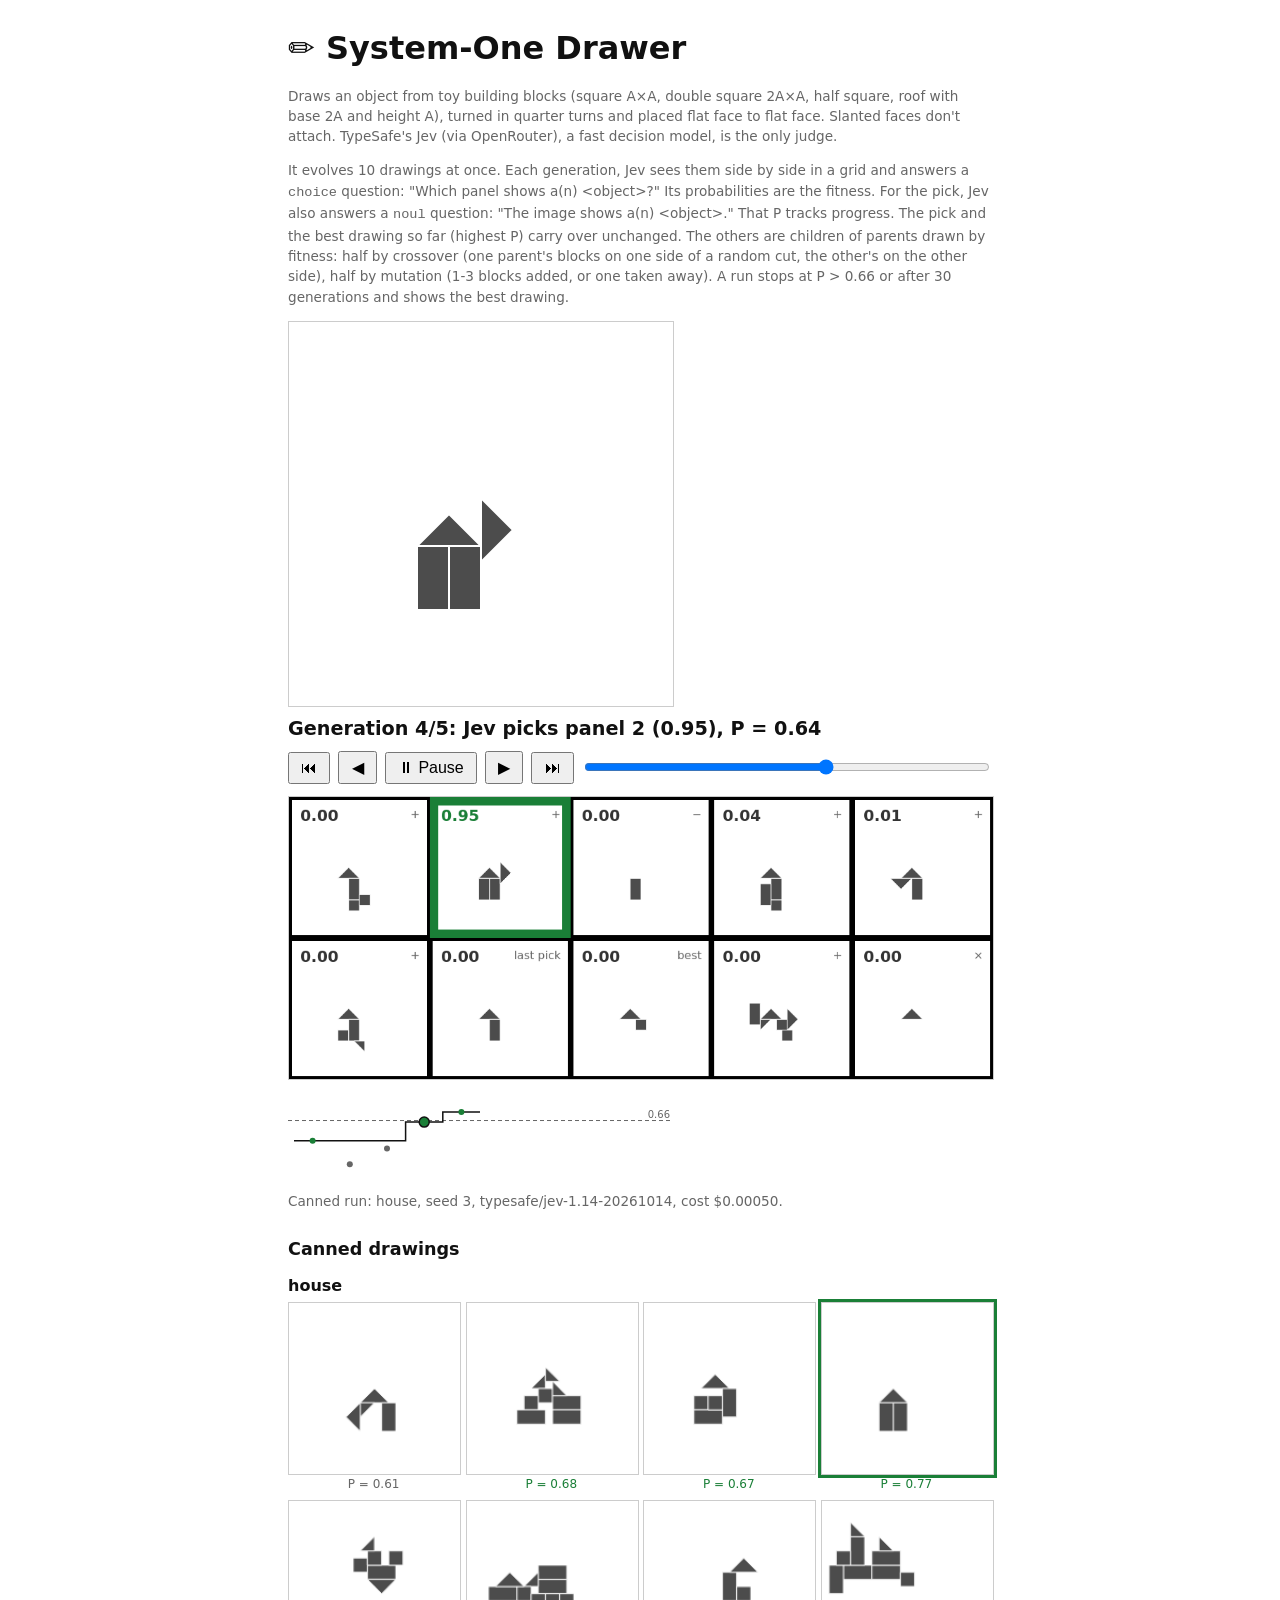
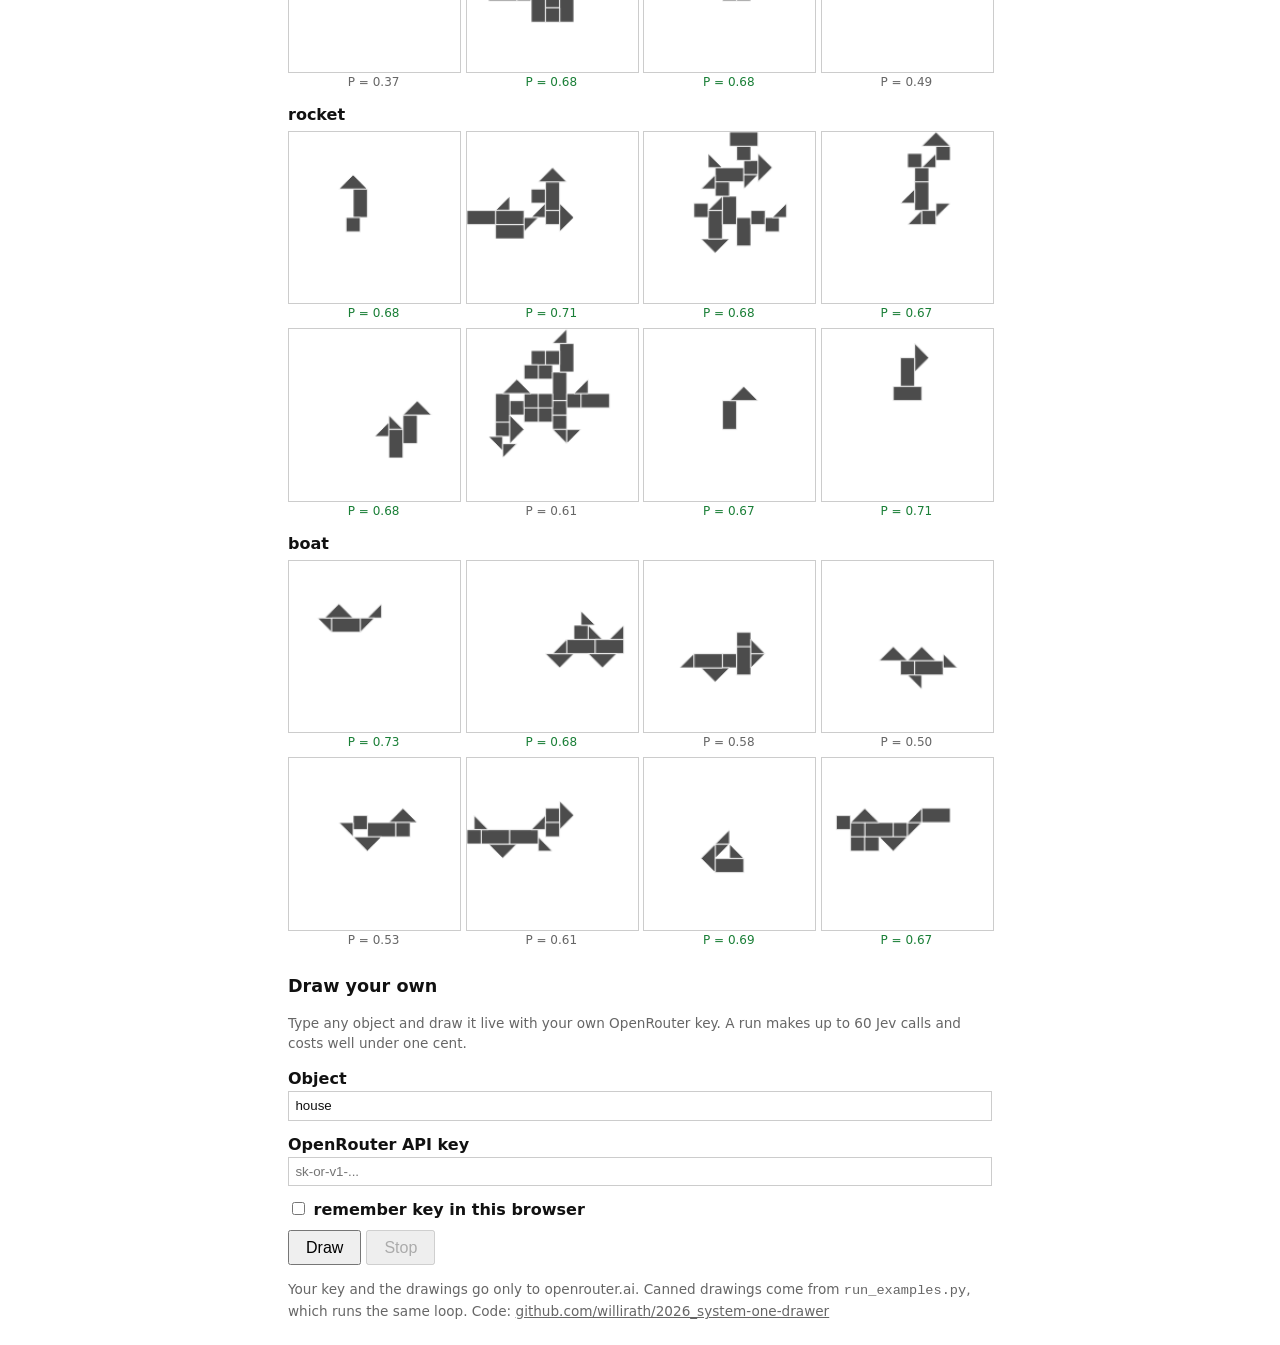
==== public/index.html @ 55d7850b "Make the canvas 12A x 12A (blocks two-thirds the size) Rerun the canned house/rocket/boat runs: 16 o" ====
<!doctype html>
<html lang="en">
<head>
<meta charset="utf-8">
<meta name="viewport" content="width=device-width, initial-scale=1">
<title>System-One Drawer</title>
<style>
  :root { --bg: #fff; --fg: #111; --muted: #666; --yes: #1a7f37; --no: #c62828; --border: #ccc; --paper: #fff; }
  @media (prefers-color-scheme: dark) {
    :root { --bg: #121212; --fg: #eee; --muted: #999; --yes: #4caf50; --no: #ef5350; --border: #444; }
  }
  body { background: var(--bg); color: var(--fg); font: 16px/1.5 system-ui, sans-serif;
         max-width: 44rem; margin: 0 auto; padding: 1rem; }
  h1 { margin: 0.5rem 0; }
  h2 { font-size: 1.1rem; margin: 1.5rem 0 0.5rem; }
  p.small { color: var(--muted); font-size: 0.85rem; }
  p.small a { color: inherit; }
  label { display: block; margin-top: 0.75rem; font-weight: 600; }
  input[type=password], input[type=text] { width: 100%; box-sizing: border-box; padding: 0.4rem;
         border: 1px solid var(--border); background: var(--bg); color: var(--fg); }
  button { margin-top: 0.5rem; padding: 0.4rem 1rem; font-size: 1rem; cursor: pointer; }
  canvas { background: var(--paper); border: 1px solid var(--border); display: block; }
  #view { width: 100%; max-width: 384px; height: auto; aspect-ratio: 1; }
  #controls { display: flex; gap: 0.5rem; align-items: center; flex-wrap: wrap; }
  #controls button { margin: 0.5rem 0 0; padding: 0.3rem 0.7rem; }
  #slider { flex: 1; min-width: 8rem; margin-top: 0.5rem; }
  #caption { font-size: 1.2rem; font-weight: 700; margin: 0.5rem 0 0; min-height: 1.8rem; }
  .yes { color: var(--yes); } .no { color: var(--no); }
  #chart { width: 100%; max-width: 384px; height: 90px; display: block; margin-top: 0.5rem; }
  .gallery { display: grid; grid-template-columns: repeat(4, 1fr); gap: 0.4rem; }
  .gallery figure { margin: 0; cursor: pointer; text-align: center; font-size: 0.75rem; color: var(--muted); }
  .gallery canvas { width: 100%; height: auto; aspect-ratio: 1; }
  .gallery figure.sel canvas { outline: 3px solid var(--yes); }
  .row-label { font-weight: 600; margin: 0.75rem 0 0.25rem; }
  #sheet { width: 100%; height: auto; aspect-ratio: 5 / 2; margin-top: 0.75rem; }
</style>
</head>
<body>
<h1>✏️ System-One Drawer</h1>
<p class="small">Draws an object from toy building blocks (square A×A, double square 2A×A, half square, roof with
base 2A and height A), turned in quarter turns and placed flat face to flat face. Slanted faces don't attach. TypeSafe's
Jev (via OpenRouter), a fast decision model, is the only judge.</p>
<p class="small">It evolves 10 drawings at once. Each generation, Jev sees them side by side in a grid and answers a
<code>choice</code> question: "Which panel shows a(n) &lt;object&gt;?" Its probabilities are the fitness. For the
pick, Jev also answers a <code>noul</code> question: "The image shows a(n) &lt;object&gt;." That P tracks progress.
The pick and the best drawing so far (highest P) carry over unchanged. The others are children of parents drawn by
fitness: half by crossover (one parent's blocks on one side of a random cut, the other's on the other side), half
by mutation (1-3 blocks added, or one taken away). A run stops at P &gt; 0.66 or after 30 generations and shows
the best drawing.</p>

<canvas id="view" width="384" height="384"></canvas>
<p id="caption"></p>
<div id="controls">
  <button id="first" title="First generation">⏮</button>
  <button id="prev" title="Previous generation">◀</button>
  <button id="play" title="Play">▶ Play</button>
  <button id="next" title="Next generation">▶</button>
  <button id="last" title="Final drawing">⏭</button>
  <input id="slider" type="range" min="1" max="1" value="1">
</div>
<canvas id="sheet" width="1000" height="400"></canvas>
<svg id="chart" viewBox="0 0 384 90" preserveAspectRatio="none" aria-label="P of each generation's pick"></svg>
<p id="note" class="small"></p>

<h2>Canned drawings</h2>
<div id="gallery"></div>

<h2>Draw your own</h2>
<p class="small">Type any object and draw it live with your own OpenRouter key. A run makes up to 60 Jev calls
and costs well under one cent.</p>
<label for="object">Object</label>
<input id="object" type="text" value="house" list="ideas">
<datalist id="ideas"><option value="house"><option value="rocket"><option value="boat"><option value="tower">
<option value="castle"><option value="sailboat"><option value="robot"><option value="fish"><option value="elephant"></datalist>
<label for="key">OpenRouter API key</label>
<input id="key" type="password" placeholder="sk-or-v1-..." autocomplete="off">
<label><input id="remember" type="checkbox"> remember key in this browser</label>
<button id="go">Draw</button>
<button id="stop" disabled>Stop</button>
<p id="status" class="small"></p>

<p class="small">Your key and the drawings go only to openrouter.ai. Canned drawings come from
<code>run_examples.py</code>, which runs the same loop.
Code: <a href="https://github.com/willirath/2026_system-one-drawer">github.com/willirath/2026_system-one-drawer</a></p>

<script src="presets-genetic.js"></script>
<script>
const MODEL = "typesafe/jev-1.14";
const SIZE = 384, TARGET = 0.66;
const KEPT = "rgba(0,0,0,0.7)";
// Blocks live on a GRID x GRID canvas in grid units; a block side A is 2 units.
// kind: [width, height, flat faces as [top, right, bottom, left]] when not rotated
const GRID = 24;
const BLOCKS = {
  square: [2, 2, [1, 1, 1, 1]],  // A x A
  double: [4, 2, [1, 1, 1, 1]],  // 2A x A
  half: [2, 2, [0, 0, 1, 1]],    // half square: legs A on the bottom and left
  roof: [4, 2, [0, 0, 1, 0]],    // base 2A, height A
};
// drawings per generation, and the grid sheet Jev sees, in pixels
const POP = 10, GENERATIONS = 30, P_CROSS = 0.5, P_REMOVE = 0.3, MAX_BLOCKS = 24, COLS = 5, CELL = 200, BORDER = 4;
const $ = (id) => document.getElementById(id);

try {
  const k = localStorage.getItem("orKey");
  if (k) { $("key").value = k; $("remember").checked = true; }
} catch (e) {}

// ---- drawing loop (same as run_examples.py) ----

// Unrotated block outline in block units, relative to the top-left corner of its box.
function outline(kind, w, h) {
  if (kind === "roof") return [[0, h], [w / 2, 0], [w, h]];
  if (kind === "half") return [[0, 0], [0, h], [w, h]];
  return [[0, 0], [w, 0], [w, h], [0, h]];
}

const overlap = ({ box: [ax, ay, aw, ah] }, { box: [bx, by, bw, bh] }) =>
  ax < bx + bw && bx < ax + aw && ay < by + bh && by < ay + ah;

// Whether a placed block has a flat face on side 0-3 (top, right, bottom, left).
const flat = (b, side) => BLOCKS[b.kind][2][(side - b.rot + 4) % 4];
const randint = (a, b) => a + Math.floor(Math.random() * (b - a + 1));

// A block's size and outline after rot quarter turns clockwise, in grid units.
function turned(kind, rot) {
  let [w, h] = BLOCKS[kind], points = outline(kind, w, h);
  for (let r = 0; r < rot; r++) {
    const h0 = h;
    points = points.map(([px, py]) => [h0 - py, px]);
    [w, h] = [h, w];
  }
  return { w, h, points };
}
// Presets store blocks without points; rebuild them from kind, rot and box.
const placed = (b) => b.points || (b.points = turned(b.kind, b.rot).points
  .map(([px, py]) => [(b.box[0] + px) / GRID, (b.box[1] + py) / GRID]));

// A block turned by 0-3 quarter turns, flat face to flat face with a random kept block.
// Returns null if no free spot turns up.
function randomBlock(kept) {
  for (let tries = 0; tries < 1000; tries++) {
    const kinds = Object.keys(BLOCKS), kind = kinds[randint(0, kinds.length - 1)], rot = randint(0, 3);
    const { w, h, points } = turned(kind, rot);
    const block = { kind, rot };
    let x, y;
    if (kept.length) {
      const a = kept[randint(0, kept.length - 1)], [ax, ay, aw, ah] = a.box, side = randint(0, 3);
      if (!flat(a, side) || !flat(block, (side + 2) % 4)) continue;
      if (side === 0 || side === 2) { x = randint(ax - w + 1, ax + aw - 1); y = side === 0 ? ay - h : ay + ah; }
      else { x = side === 1 ? ax + aw : ax - w; y = randint(ay - h + 1, ay + ah - 1); }
    } else { x = randint(GRID / 2 - 4, GRID / 2 + 4 - w); y = randint(GRID / 2 - 4, GRID / 2 + 4 - h); }  // near the centre
    if (x < 0 || y < 0 || x + w > GRID || y + h > GRID) continue;
    block.box = [x, y, w, h];
    if (kept.some((b) => overlap(block, b))) continue;
    block.points = points.map(([px, py]) => [(x + px) / GRID, (y + py) / GRID]);
    return block;
  }
  return null;
}

// 1-3 blocks, each against a kept block or an earlier one of the group.
function randomBlocks(kept) {
  const group = [];
  for (let n = randint(1, 3); n > 0; n--) {
    const b = randomBlock([...kept, ...group]);
    if (!b) break;
    group.push(b);
  }
  return group;
}

// Whether two blocks meet flat face to flat face.
function touching(a, b) {
  const [ax, ay, aw, ah] = a.box, [bx, by, bw, bh] = b.box;
  let side = -1;
  if (ay < by + bh && by < ay + ah) side = ax + aw === bx ? 1 : bx + bw === ax ? 3 : -1;  // left or right neighbours
  if (side < 0 && ax < bx + bw && bx < ax + aw) side = ay + ah === by ? 2 : by + bh === ay ? 0 : -1;  // above or below
  return side >= 0 && flat(a, side) && flat(b, (side + 2) % 4);
}

// Index groups of blocks that connect flat face to flat face.
function components(blocks) {
  const left = new Set(blocks.keys()), groups = [];
  while (left.size) {
    const [first] = left, group = [first], todo = [first];
    left.delete(first);
    while (todo.length) {
      const i = todo.pop();
      for (const j of [...left]) {
        if (touching(blocks[i], blocks[j])) { left.delete(j); group.push(j); todo.push(j); }
      }
    }
    groups.push(group);
  }
  return groups;
}

// Add 1-3 blocks or, sometimes, take away one block whose removal keeps the rest connected.
function mutate(parent) {
  if (parent.length > 1 && (parent.length >= MAX_BLOCKS || Math.random() < P_REMOVE)) {
    const without = (i) => parent.filter((_, j) => j !== i);
    const removable = parent.map((_, i) => i).filter((i) => components(without(i)).length === 1);
    if (removable.length) return { shapes: without(removable[randint(0, removable.length - 1)]), op: "remove" };
  }
  return { shapes: [...parent, ...randomBlocks(parent)], op: "add" };
}

// Blocks of a on one side of a random vertical or horizontal cut, blocks of b on the other.
// b's blocks that overlap a's are dropped, and only the largest connected group stays.
function cross(a, b) {
  const axis = randint(0, 1), mid = (blk) => blk.box[axis] + blk.box[axis + 2] / 2;  // axis 0: left/right halves
  const mids = [...a, ...b].map(mid), lo = Math.min(...mids), cut = lo + Math.random() * (Math.max(...mids) - lo);
  const child = a.filter((blk) => mid(blk) < cut);
  child.push(...b.filter((blk) => mid(blk) >= cut && !child.some((c) => overlap(blk, c))));
  if (!child.length) return [...a];
  return components(child).reduce((x, y) => y.length > x.length ? y : x).map((i) => child[i]);
}

const same = (a, b) => {
  const key = (blocks) => blocks.map((blk) => [blk.kind, blk.rot, ...blk.box].join()).sort().join(";");
  return key(a) === key(b);
};

// One child: crossover of two parents drawn by fitness, or a mutated copy of one.
function childOf(cands, probs) {
  const total = probs.reduce((x, y) => x + y, 0), draw = () => {
    let r = Math.random() * total, i = 0;
    while (i < probs.length - 1 && (r -= probs[i]) > 0) i++;
    return i;
  };
  const i = draw(), j = draw(), a = cands[i].shapes, b = cands[j].shapes;
  if (Math.random() < P_CROSS && !same(a, b)) {
    const shapes = cross(a, b);
    if (!same(shapes, a) && !same(shapes, b)) return { shapes, parent: i, parent2: j, op: "cross" };
  }
  return { ...mutate(a), parent: i };
}

function paint(ctx, shapes, fill, ox = 0, oy = 0, w = ctx.canvas.width) {
  ctx.fillStyle = fill;
  ctx.strokeStyle = "#fff";
  ctx.lineWidth = 2 * w / SIZE;
  for (const s of shapes) {
    ctx.beginPath();
    placed(s).forEach(([x, y], i) => i ? ctx.lineTo(ox + x * w, oy + y * w) : ctx.moveTo(ox + x * w, oy + y * w));
    ctx.closePath();
    ctx.fill();
    ctx.stroke();  // a white edge keeps neighbouring blocks apart
  }
}

function clear(ctx) {
  ctx.fillStyle = "#fff";
  ctx.fillRect(0, 0, ctx.canvas.width, ctx.canvas.height);
}

// The drawings side by side in framed panels, COLS per row, as Jev sees them.
function drawSheet(ctx, drawings) {
  clear(ctx);
  const inner = CELL - 2 * BORDER - 8;
  drawings.forEach((shapes, i) => {
    const x = i % COLS * CELL, y = Math.floor(i / COLS) * CELL;
    paint(ctx, shapes, KEPT, x + BORDER + 4, y + BORDER + 4, inner);
    ctx.strokeStyle = "#000";
    ctx.lineWidth = BORDER;
    ctx.strokeRect(x + BORDER / 2, y + BORDER / 2, CELL - BORDER, CELL - BORDER);
  });
}

function pngOf(shapes) {
  const c = document.createElement("canvas");
  c.width = c.height = SIZE;
  const ctx = c.getContext("2d");
  clear(ctx);
  paint(ctx, shapes, KEPT);
  return c.toDataURL("image/png");
}

async function decide(key, uri, questions) {
  const r = await fetch("https://openrouter.ai/api/alpha/decisions", {
    method: "POST",
    headers: { "Authorization": `Bearer ${key}`, "Content-Type": "application/json" },
    body: JSON.stringify({ model: MODEL, state: [{ type: "image_url", image_url: { url: uri } }], questions }),
  });
  if (!r.ok) throw new Error(`${r.status}: ${await r.text()}`);
  return r.json();
}

const article = (obj) => /^[aeiou]/i.test(obj) ? "an" : "a";
const ask = (key, shapes, obj) =>
  decide(key, pngOf(shapes), { is: { type: "noul", instructions: `The image shows ${article(obj)} ${obj}.` } });

function choiceQuestion(obj, n) {
  const a = `${article(obj)} ${obj}`, criteria = {};
  for (let i = 0; i < n; i++) {
    criteria[i + 1] = `Panel ${i + 1} (row ${Math.floor(i / COLS) + 1}, column ${i % COLS + 1}) shows ${a}.`;
  }
  return {
    type: "choice", criteria,
    instructions: `The image is a grid of ${n} framed panels, ${COLS} per row, numbered left to right, `
      + `top to bottom. Which panel shows ${a}?`,
  };
}

// ---- player: shows a run generation by generation ----

let run = null, pos = 1, timer = null;
const last = () => run.generations.length + 1;  // the final-drawing position
const bestGen = (r) => r.generations.reduce((a, g) => g.p >= a.p ? g : a);
const finalShapes = (r) => ((g) => g.candidates[g.best].shapes)(bestGen(r));

function render() {
  $("slider").max = last();
  $("slider").value = pos;
  renderGeneration();
  chart();
}

// pos 1..N shows generation pos: Jev's grid with its choice probabilities, and the pick large.
// pos N+1 shows the pick with the highest P.
function renderGeneration() {
  const gens = run.generations, n = gens.length, ctx = $("view").getContext("2d"), cap = $("caption");
  const g = gens[Math.min(pos, n) - 1], sh = $("sheet").getContext("2d");
  sh.canvas.height = Math.ceil(g.candidates.length / COLS) * CELL;
  drawSheet(sh, g.candidates.map((c) => c.shapes));
  g.candidates.forEach((c, i) => {  // annotations for the viewer only, not sent to Jev
    const x = i % COLS * CELL, y = Math.floor(i / COLS) * CELL, pick = i === g.best;
    if (pick) { sh.strokeStyle = "#1a7f37"; sh.lineWidth = 3 * BORDER; sh.strokeRect(x + 6, y + 6, CELL - 12, CELL - 12); }
    sh.font = "bold 22px system-ui, sans-serif";
    sh.fillStyle = "rgba(255,255,255,0.85)";
    sh.fillRect(x + 12, y + 12, 58, 28);
    sh.fillStyle = pick ? "#1a7f37" : "#333";
    sh.fillText(g.probs[i].toFixed(2), x + 16, y + 34);
    sh.font = "16px system-ui, sans-serif";
    sh.fillStyle = "#666";
    sh.textAlign = "right";
    sh.fillText({ seed: "new", best: "best", elite: "last pick", add: "+", remove: "−", cross: "×" }[c.op], x + CELL - 14, y + 30);
    sh.textAlign = "left";
  });
  clear(ctx);
  if (pos > n) {
    paint(ctx, finalShapes(run), KEPT);
    cap.className = run.p > TARGET ? "yes" : "";
    cap.textContent = `Final ${run.object}: P = ${run.p.toFixed(2)}, best pick of ${n} generations`;
  } else {
    paint(ctx, g.candidates[g.best].shapes, KEPT);
    cap.className = g.p > TARGET ? "yes" : "";
    cap.textContent = `Generation ${pos}/${n}: Jev picks panel ${g.best + 1} (${g.probs[g.best].toFixed(2)}), P = ${g.p.toFixed(2)}`;
  }
}

// P of each generation's pick (green: new best), best-so-far as a step line, target dashed.
function chart() {
  const svg = $("chart"), gens = run.generations, n = Math.max(gens.length, 10), W = 384, H = 90, pad = 6;
  const x = (i) => pad + (W - 2 * pad) * (i + 0.5) / n, y = (p) => H - pad - (H - 2 * pad) * p;
  let line = "", b = -1, dots = "";
  gens.forEach((g, i) => {
    const up = g.p > b;
    b = Math.max(b, g.p);
    line += `${i ? "L" : "M"}${x(i - 0.5).toFixed(1)},${y(b).toFixed(1)}H${x(i + 0.5).toFixed(1)}`;
    const on = i === pos - 1;
    dots += `<circle cx="${x(i).toFixed(1)}" cy="${y(g.p).toFixed(1)}" r="${on ? 5 : 3}"
      fill="var(--${up ? "yes" : "muted"})" ${on ? 'stroke="var(--fg)" stroke-width="1.5"' : ""}/>`;
  });
  svg.innerHTML = `<line x1="0" x2="${W}" y1="${y(TARGET)}" y2="${y(TARGET)}" stroke="var(--muted)" stroke-dasharray="4 3"/>
    <text x="${W - 2}" y="${y(TARGET) - 3}" font-size="10" text-anchor="end" fill="var(--muted)">0.66</text>
    <path d="${line}" fill="none" stroke="var(--fg)" stroke-width="1.5" vector-effect="non-scaling-stroke"/>${dots}`;
}

function go(k) { stopPlay(); pos = Math.max(1, Math.min(last(), k)); render(); }
function stopPlay() { clearInterval(timer); timer = null; $("play").textContent = "▶ Play"; }
function play() {
  if (timer) return stopPlay();
  if (pos >= last()) pos = 0;
  $("play").textContent = "⏸ Pause";
  timer = setInterval(() => {
    pos++;
    render();
    if (pos >= last()) stopPlay();
  }, 500);
}
$("first").onclick = () => go(1);
$("prev").onclick = () => go(pos - 1);
$("next").onclick = () => go(pos + 1);
$("last").onclick = () => go(Infinity);
$("play").onclick = play;
$("slider").oninput = () => go(+$("slider").value);

function show(r, note) {
  stopPlay();
  run = r;
  pos = 0;
  $("note").textContent = note;
  play();
}

// ---- gallery of canned runs ----

let thumbs = [];
function gallery() {
  const runs = PRESETS.genetic || [];
  let best = null;
  thumbs = [];
  $("gallery").textContent = "";
  for (const obj of new Set(runs.map((p) => p.object))) {
    const label = document.createElement("div");
    label.className = "row-label";
    label.textContent = obj;
    const grid = document.createElement("div");
    grid.className = "gallery";
    runs.forEach((p) => {
      if (p.object !== obj) return;
      const fig = document.createElement("figure"), c = document.createElement("canvas");
      c.width = c.height = 160;
      const ctx = c.getContext("2d");
      clear(ctx);
      paint(ctx, finalShapes(p), KEPT);
      const cap = document.createElement("figcaption");
      cap.textContent = `P = ${p.p.toFixed(2)}`;
      if (p.p > TARGET) cap.className = "yes";
      fig.append(c, cap);
      fig.onclick = () => {
        thumbs.forEach((t) => t.classList.remove("sel"));
        fig.classList.add("sel");
        show(p, `Canned run: ${p.object}, seed ${p.seed}, ${p.model}, cost $${p.cost.toFixed(5)}.`);
      };
      thumbs.push(fig);
      if (!best || p.p > best.p) best = { p: p.p, fig };
      grid.append(fig);
    });
    $("gallery").append(label, grid);
  }
  if (best) best.fig.click();  // start with the best canned run
}
gallery();

// ---- live run ----

function tally(resp) {
  run.model = resp.model || MODEL;
  run.cost += (resp.usage && resp.usage.cost) || 0;
  run.calls++;
}

async function evolveLive(key, obj, st) {
  run = { object: obj, model: MODEL, p: -1, stop: "", cost: 0, calls: 0, generations: [] };
  const sheet = document.createElement("canvas");
  sheet.width = COLS * CELL;
  sheet.height = Math.ceil(POP / COLS) * CELL;
  let cands = Array.from({ length: POP }, () => ({ shapes: randomBlocks([]), parent: null, op: "seed" })), top = null;
  while (!run.stop) {
    for (let i = cands.length - 1; i > 0; i--) {  // new panel positions every generation, against position bias
      const j = randint(0, i);
      [cands[i], cands[j]] = [cands[j], cands[i]];
    }
    drawSheet(sheet.getContext("2d"), cands.map((c) => c.shapes));
    st.textContent = `Generation ${run.generations.length + 1}: asking Jev to pick a panel…`;
    let resp = await decide(key, sheet.toDataURL("image/png"), { pick: choiceQuestion(obj, POP) });
    tally(resp);
    const probs = cands.map((_, i) => resp.answers.pick.probabilities[i + 1] || 0);
    const best = probs.indexOf(Math.max(...probs));
    let p = cands[best].p;  // known for drawings carried over
    if (p === undefined) {
      st.textContent = `Generation ${run.generations.length + 1}: asking Jev about the pick…`;
      resp = await ask(key, cands[best].shapes, obj);
      tally(resp);
      p = resp.answers.is.noul;
    }
    run.generations.push({ candidates: cands, probs, best, p });
    if (p >= run.p) { run.p = p; top = cands[best].shapes; }
    pos = run.generations.length;
    render();
    run.stop = cancelled ? "stopped" : p > TARGET ? "target" : run.generations.length >= GENERATIONS ? "generations" : "";
    if (run.stop) break;
    // the best so far and the current pick survive; children fill the rest
    const anchor = cands.findIndex((c) => c.shapes === top);
    const next = [{ shapes: top, parent: anchor, op: "best", p: run.p }];
    if (best !== anchor) next.push({ shapes: cands[best].shapes, parent: best, op: "elite", p });
    while (next.length < POP) next.push(childOf(cands, probs));
    cands = next;
  }
  done(st);
}

function done(st) {
  st.textContent = `Done (${{ stopped: "stopped by you", target: "P > 0.66", generations: "30 generations" }[run.stop]}), `
    + `${run.calls} Jev calls, cost $${run.cost.toFixed(5)}.`;
  pos = last();
  render();
}

let cancelled = false;
$("stop").onclick = () => { cancelled = true; };
$("go").onclick = async () => {
  const key = $("key").value.trim(), obj = $("object").value.trim(), st = $("status");
  if (!key) { st.textContent = "Enter an OpenRouter key."; return; }
  if (!obj) { st.textContent = "Enter an object."; return; }
  try { $("remember").checked ? localStorage.setItem("orKey", key) : localStorage.removeItem("orKey"); } catch (e) {}
  thumbs.forEach((t) => t.classList.remove("sel"));
  stopPlay();
  cancelled = false;
  $("go").disabled = true; $("stop").disabled = false;
  $("note").textContent = `Live run: ${obj}, ${MODEL}.`;
  try {
    await evolveLive(key, obj, st);
  } catch (e) {
    st.textContent = e.message;
  } finally {
    $("go").disabled = false; $("stop").disabled = true;
  }
};
</script>
</body>
</html>
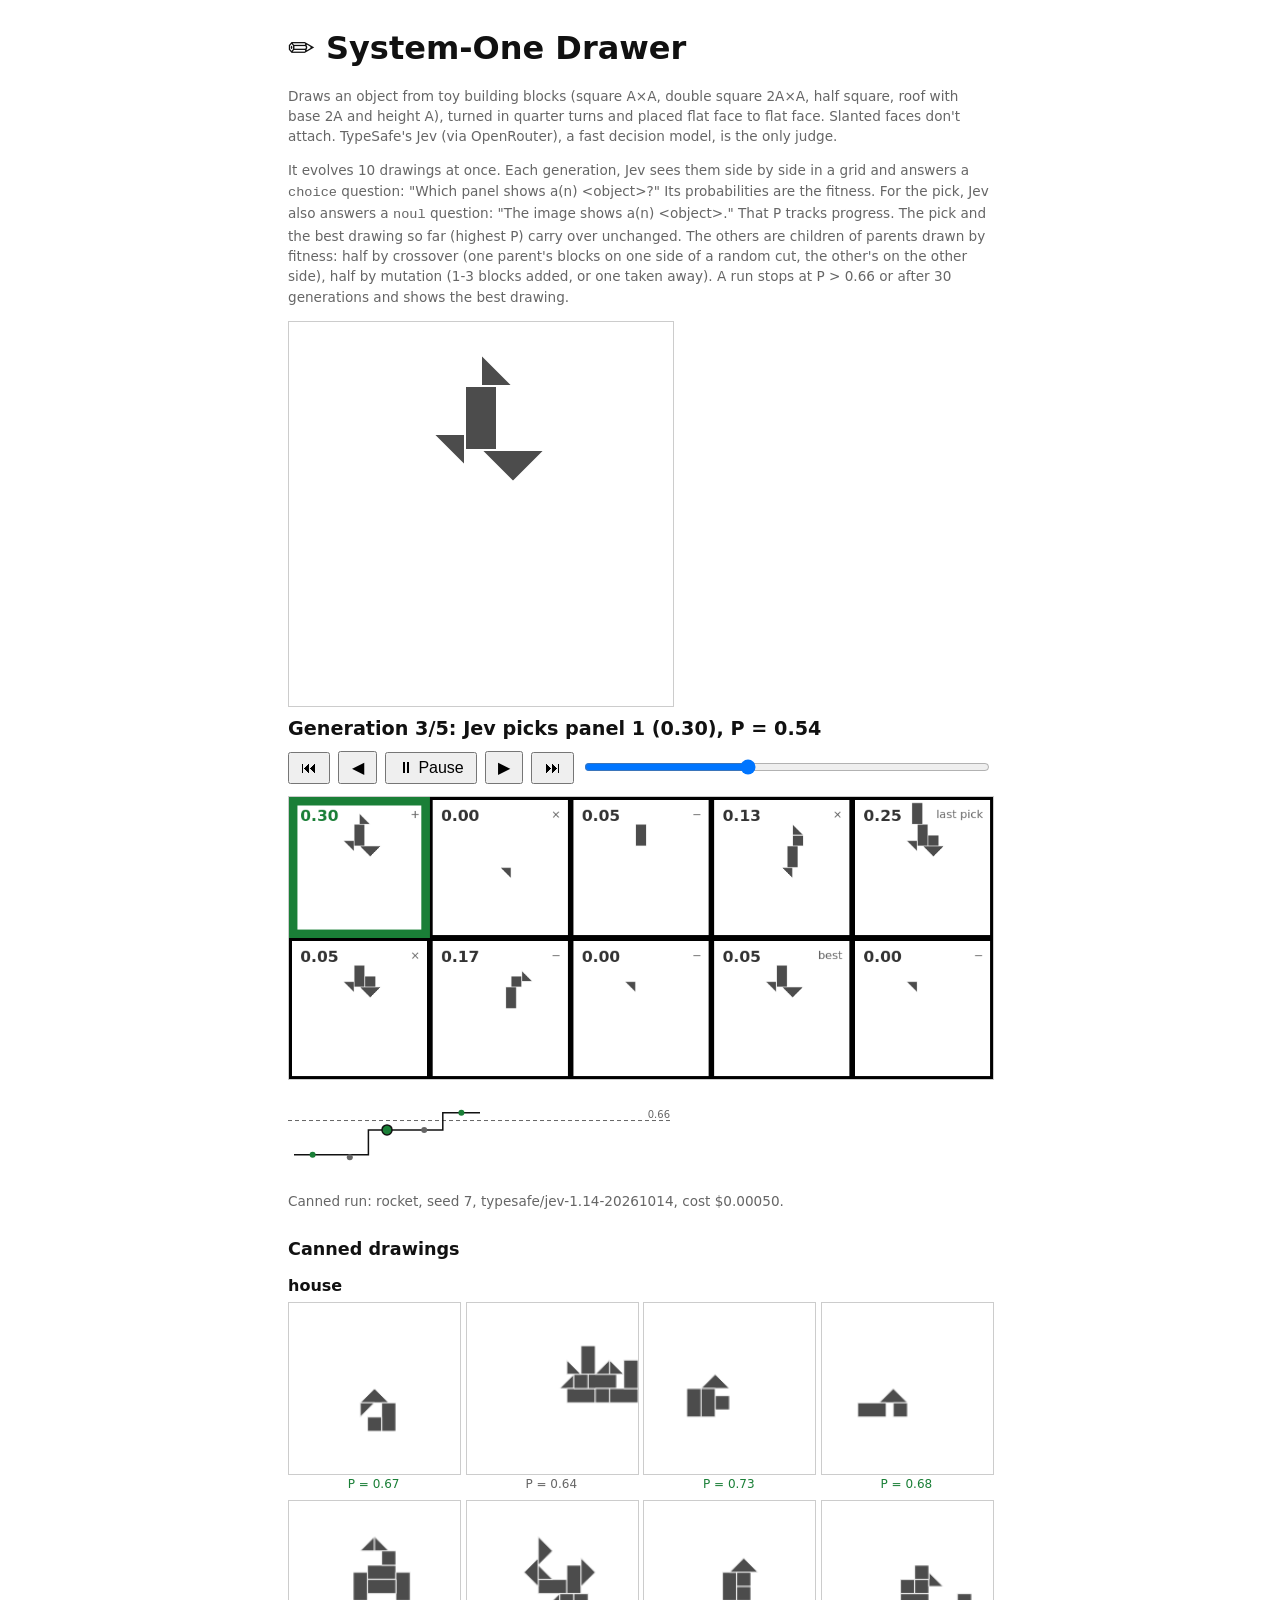
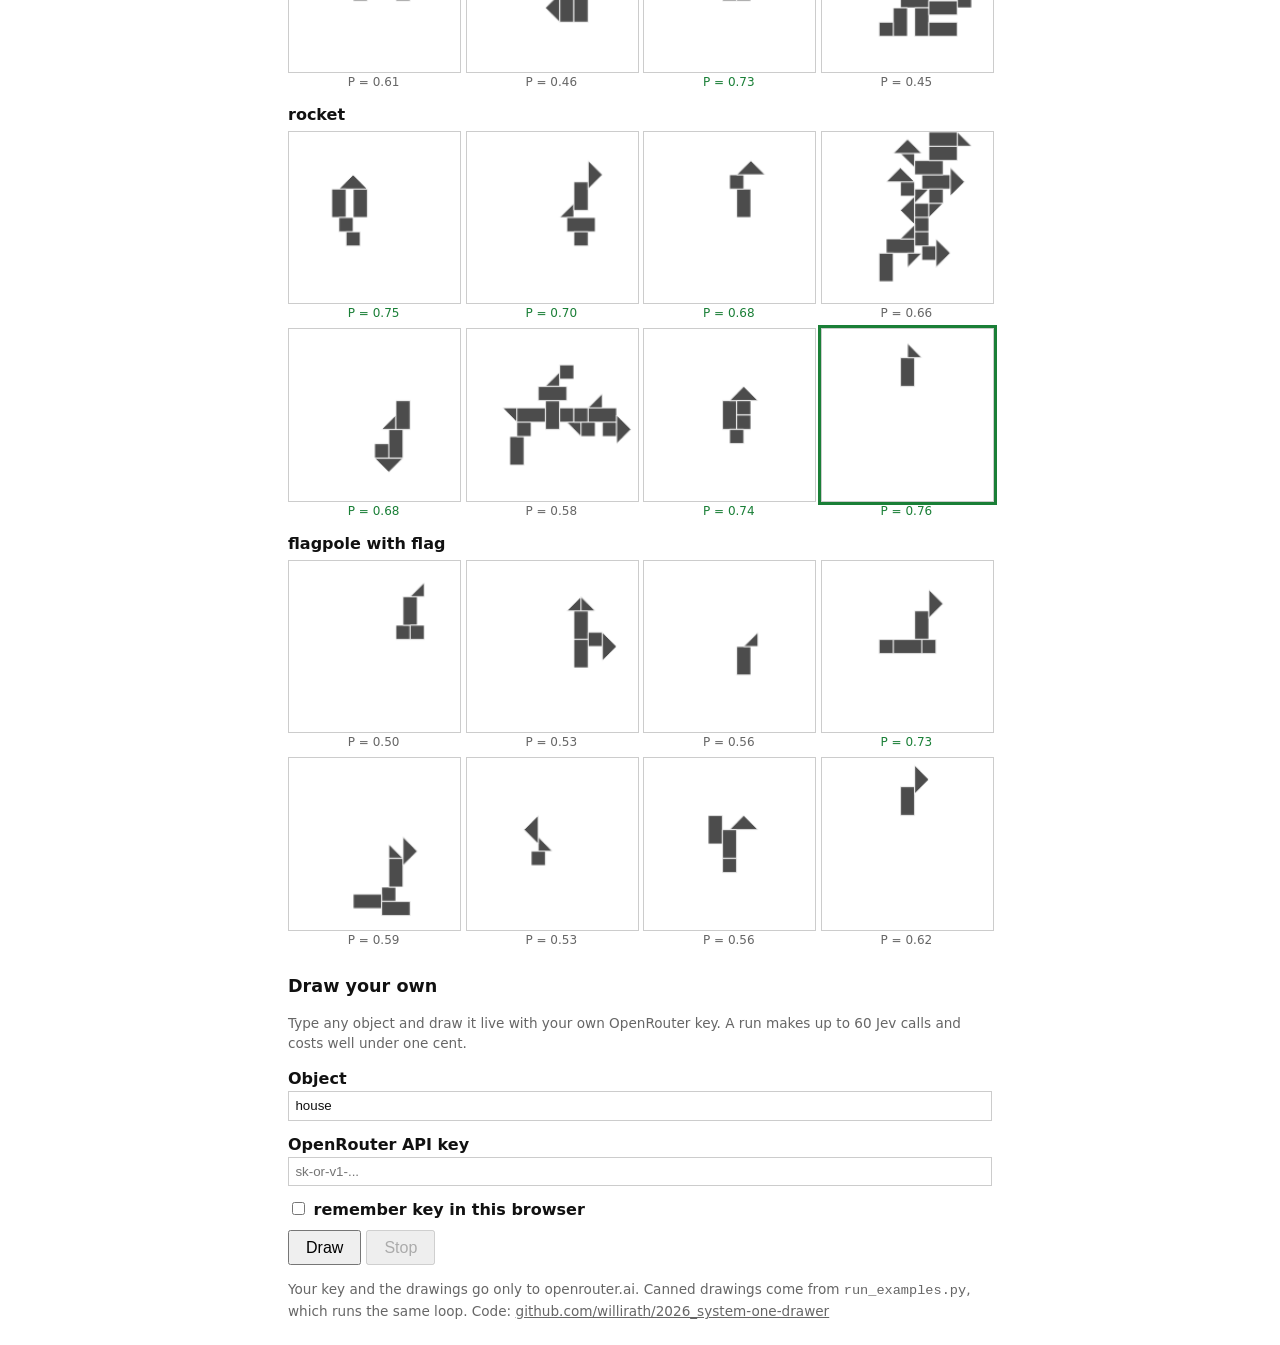
==== commit 970be578: "Swap boat for "flagpole with flag" as a canned target Rerun the canned runs; add "house and tree" an" ====
--- a/public/index.html
+++ b/public/index.html
@@ -70,8 +70,9 @@
 and costs well under one cent.</p>
 <label for="object">Object</label>
 <input id="object" type="text" value="house" list="ideas">
-<datalist id="ideas"><option value="house"><option value="rocket"><option value="boat"><option value="tower">
-<option value="castle"><option value="sailboat"><option value="robot"><option value="fish"><option value="elephant"></datalist>
+<datalist id="ideas"><option value="house"><option value="rocket"><option value="flagpole with flag">
+<option value="house and tree"><option value="man with hat"><option value="boat"><option value="tower"><option value="castle">
+<option value="robot"><option value="elephant"></datalist>
 <label for="key">OpenRouter API key</label>
 <input id="key" type="password" placeholder="sk-or-v1-..." autocomplete="off">
 <label><input id="remember" type="checkbox"> remember key in this browser</label>
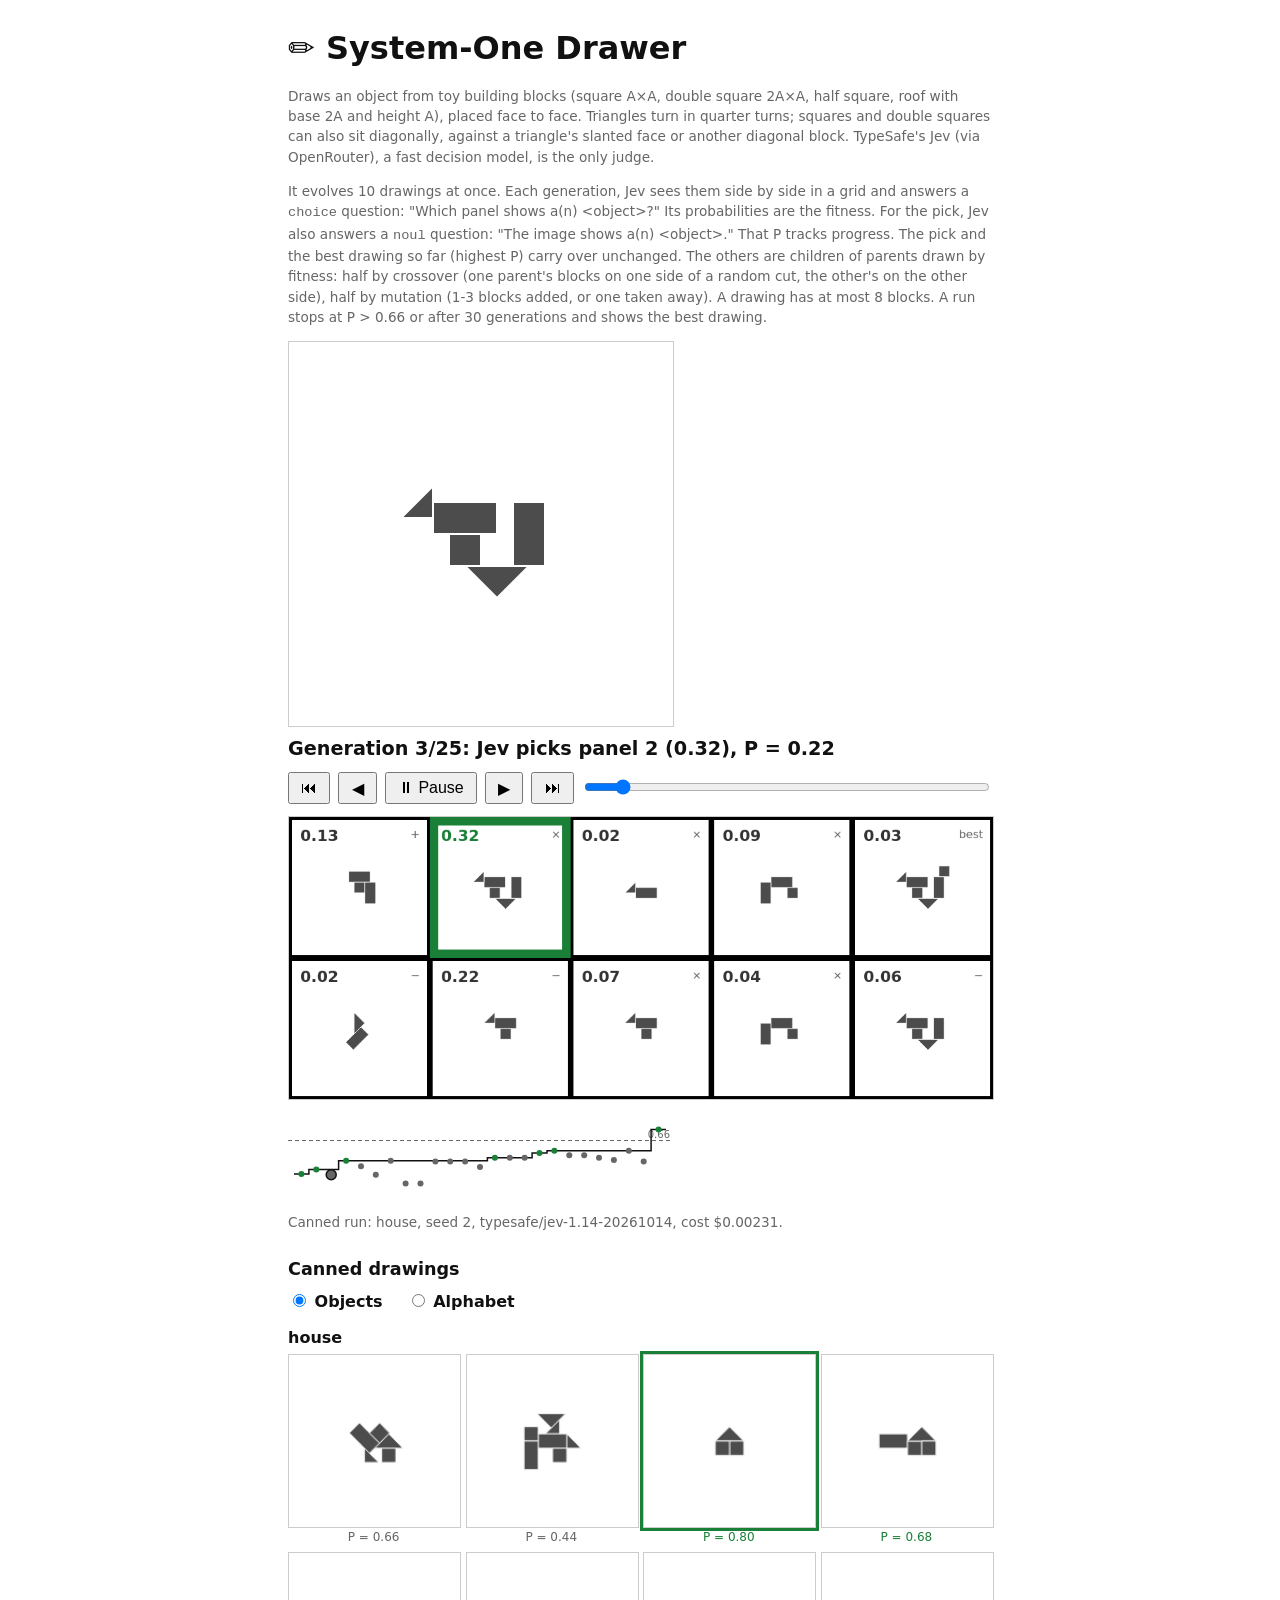
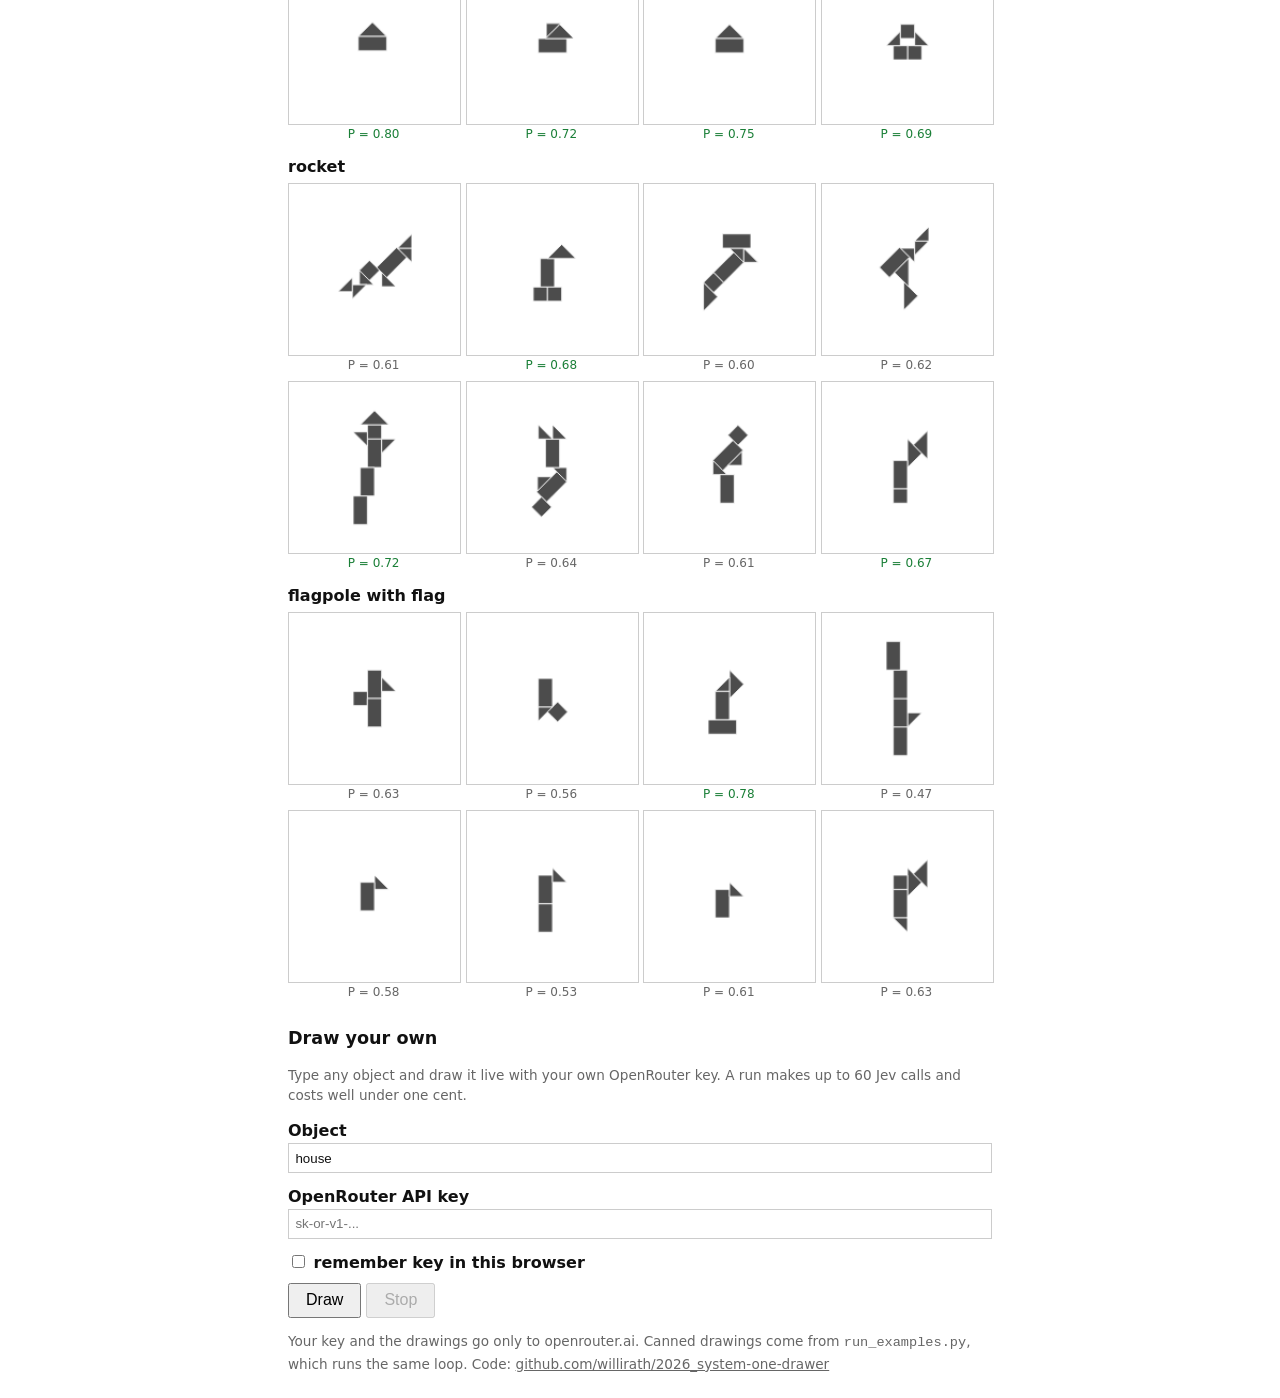
==== commit d38ab76c: "Add alphabet, diagonal blocks, an 8-block cap and recentring - Alphabet: a second set of canned runs" ====
--- a/public/index.html
+++ b/public/index.html
@@ -33,19 +33,23 @@
   .gallery figure.sel canvas { outline: 3px solid var(--yes); }
   .row-label { font-weight: 600; margin: 0.75rem 0 0.25rem; }
   #sheet { width: 100%; height: auto; aspect-ratio: 5 / 2; margin-top: 0.75rem; }
+  #sets { display: flex; gap: 1.5rem; margin-bottom: 0.25rem; }
+  #sets label { margin: 0; cursor: pointer; }
+  .gallery.letters { grid-template-columns: repeat(7, 1fr); }
 </style>
 </head>
 <body>
 <h1>✏️ System-One Drawer</h1>
 <p class="small">Draws an object from toy building blocks (square A×A, double square 2A×A, half square, roof with
-base 2A and height A), turned in quarter turns and placed flat face to flat face. Slanted faces don't attach. TypeSafe's
-Jev (via OpenRouter), a fast decision model, is the only judge.</p>
+base 2A and height A), placed face to face. Triangles turn in quarter turns; squares and double squares can also
+sit diagonally, against a triangle's slanted face or another diagonal block. TypeSafe's Jev (via OpenRouter), a
+fast decision model, is the only judge.</p>
 <p class="small">It evolves 10 drawings at once. Each generation, Jev sees them side by side in a grid and answers a
 <code>choice</code> question: "Which panel shows a(n) &lt;object&gt;?" Its probabilities are the fitness. For the
 pick, Jev also answers a <code>noul</code> question: "The image shows a(n) &lt;object&gt;." That P tracks progress.
 The pick and the best drawing so far (highest P) carry over unchanged. The others are children of parents drawn by
 fitness: half by crossover (one parent's blocks on one side of a random cut, the other's on the other side), half
-by mutation (1-3 blocks added, or one taken away). A run stops at P &gt; 0.66 or after 30 generations and shows
+by mutation (1-3 blocks added, or one taken away). A drawing has at most 8 blocks. A run stops at P &gt; 0.66 or after 30 generations and shows
 the best drawing.</p>
 
 <canvas id="view" width="384" height="384"></canvas>
@@ -63,6 +67,10 @@
 <p id="note" class="small"></p>
 
 <h2>Canned drawings</h2>
+<div id="sets">
+  <label><input type="radio" name="set" value="genetic" checked> Objects</label>
+  <label><input type="radio" name="set" value="alphabet"> Alphabet</label>
+</div>
 <div id="gallery"></div>
 
 <h2>Draw your own</h2>
@@ -72,7 +80,7 @@
 <input id="object" type="text" value="house" list="ideas">
 <datalist id="ideas"><option value="house"><option value="rocket"><option value="flagpole with flag">
 <option value="house and tree"><option value="man with hat"><option value="boat"><option value="tower"><option value="castle">
-<option value="robot"><option value="elephant"></datalist>
+<option value="robot"><option value="elephant"><option value="capital letter A"><option value="capital letter R"></datalist>
 <label for="key">OpenRouter API key</label>
 <input id="key" type="password" placeholder="sk-or-v1-..." autocomplete="off">
 <label><input id="remember" type="checkbox"> remember key in this browser</label>
@@ -85,21 +93,24 @@
 Code: <a href="https://github.com/willirath/2026_system-one-drawer">github.com/willirath/2026_system-one-drawer</a></p>
 
 <script src="presets-genetic.js"></script>
+<script src="presets-alphabet.js"></script>
 <script>
 const MODEL = "typesafe/jev-1.14";
 const SIZE = 384, TARGET = 0.66;
 const KEPT = "rgba(0,0,0,0.7)";
 // Blocks live on a GRID x GRID canvas in grid units; a block side A is 2 units.
-// kind: [width, height, flat faces as [top, right, bottom, left]] when not rotated
-const GRID = 24;
+// kind: [unrotated outline in grid units, all wound the same way so that faces that touch run in
+// opposite directions; the turns it may take in 45 degree steps]. Squares and double squares can
+// sit diagonally; triangles only take quarter turns.
+const GRID = 24, EPS = 1e-4;
 const BLOCKS = {
-  square: [2, 2, [1, 1, 1, 1]],  // A x A
-  double: [4, 2, [1, 1, 1, 1]],  // 2A x A
-  half: [2, 2, [0, 0, 1, 1]],    // half square: legs A on the bottom and left
-  roof: [4, 2, [0, 0, 1, 0]],    // base 2A, height A
+  square: [[[0, 0], [2, 0], [2, 2], [0, 2]], [0, 1, 2, 3, 4, 5, 6, 7]],  // A x A
+  double: [[[0, 0], [4, 0], [4, 2], [0, 2]], [0, 1, 2, 3, 4, 5, 6, 7]],  // 2A x A
+  half: [[[0, 0], [2, 2], [0, 2]], [0, 2, 4, 6]],                       // half square: legs A, long side sqrt(2) A
+  roof: [[[0, 2], [2, 0], [4, 2]], [0, 2, 4, 6]],                       // base 2A, height A
 };
 // drawings per generation, and the grid sheet Jev sees, in pixels
-const POP = 10, GENERATIONS = 30, P_CROSS = 0.5, P_REMOVE = 0.3, MAX_BLOCKS = 24, COLS = 5, CELL = 200, BORDER = 4;
+const POP = 10, GENERATIONS = 30, P_CROSS = 0.5, P_REMOVE = 0.3, MAX_BLOCKS = 8, COLS = 5, CELL = 200, BORDER = 4;
 const $ = (id) => document.getElementById(id);
 
 try {
@@ -109,61 +120,76 @@
 
 // ---- drawing loop (same as run_examples.py) ----
 
-// Unrotated block outline in block units, relative to the top-left corner of its box.
-function outline(kind, w, h) {
-  if (kind === "roof") return [[0, h], [w / 2, 0], [w, h]];
-  if (kind === "half") return [[0, 0], [0, h], [w, h]];
-  return [[0, 0], [w, 0], [w, h], [0, h]];
-}
-
-const overlap = ({ box: [ax, ay, aw, ah] }, { box: [bx, by, bw, bh] }) =>
-  ax < bx + bw && bx < ax + aw && ay < by + bh && by < ay + ah;
-
-// Whether a placed block has a flat face on side 0-3 (top, right, bottom, left).
-const flat = (b, side) => BLOCKS[b.kind][2][(side - b.rot + 4) % 4];
 const randint = (a, b) => a + Math.floor(Math.random() * (b - a + 1));
-
-// A block's size and outline after rot quarter turns clockwise, in grid units.
-function turned(kind, rot) {
-  let [w, h] = BLOCKS[kind], points = outline(kind, w, h);
-  for (let r = 0; r < rot; r++) {
-    const h0 = h;
-    points = points.map(([px, py]) => [h0 - py, px]);
-    [w, h] = [h, w];
-  }
-  return { w, h, points };
-}
-// Presets store blocks without points; rebuild them from kind, rot and box.
-const placed = (b) => b.points || (b.points = turned(b.kind, b.rot).points
-  .map(([px, py]) => [(b.box[0] + px) / GRID, (b.box[1] + py) / GRID]));
-
-// A block turned by 0-3 quarter turns, flat face to flat face with a random kept block.
+const pick = (xs) => xs[randint(0, xs.length - 1)];
+
+// The block's outline after k turns of 45 degrees (clockwise on screen) about its first corner.
+function turned(kind, k) {
+  const c = Math.cos(k * Math.PI / 4), s = Math.sin(k * Math.PI / 4);
+  return BLOCKS[kind][0].map(([x, y]) => [x * c - y * s, x * s + y * c]);
+}
+const faces = (pts) => pts.map((p, i) => [p, pts[(i + 1) % pts.length]]);
+const unit = (p, q) => { const d = Math.hypot(q[0] - p[0], q[1] - p[1]); return [(q[0] - p[0]) / d, (q[1] - p[1]) / d, d]; };
+// Presets store outlines in grid units; scale them to the canvas once.
+const placed = (b) => b.points || (b.points = b.pts.map(([x, y]) => [x / GRID, y / GRID]));
+
+// Whether two convex outlines overlap by more than a touch (separating axis test).
+function overlap(a, b) {
+  for (const [[x1, y1], [x2, y2]] of [...faces(a), ...faces(b)]) {
+    const nx = y1 - y2, ny = x2 - x1;
+    const pa = a.map(([x, y]) => x * nx + y * ny), pb = b.map(([x, y]) => x * nx + y * ny);
+    if (Math.max(...pa) <= Math.min(...pb) + EPS || Math.max(...pb) <= Math.min(...pa) + EPS) return false;
+  }
+  return true;
+}
+
+// A block flush against a face of a random kept block, overlapping it by at least A/2. Faces only
+// meet when they lie on the same line, so a diagonal block can only sit on a triangle's slanted
+// face or on another diagonal block. The first block sits straight, near the centre.
 // Returns null if no free spot turns up.
 function randomBlock(kept) {
   for (let tries = 0; tries < 1000; tries++) {
-    const kinds = Object.keys(BLOCKS), kind = kinds[randint(0, kinds.length - 1)], rot = randint(0, 3);
-    const { w, h, points } = turned(kind, rot);
-    const block = { kind, rot };
-    let x, y;
+    const kind = pick(Object.keys(BLOCKS)), k = pick(BLOCKS[kind][1]);
+    let pts = turned(kind, k), dx, dy;
     if (kept.length) {
-      const a = kept[randint(0, kept.length - 1)], [ax, ay, aw, ah] = a.box, side = randint(0, 3);
-      if (!flat(a, side) || !flat(block, (side + 2) % 4)) continue;
-      if (side === 0 || side === 2) { x = randint(ax - w + 1, ax + aw - 1); y = side === 0 ? ay - h : ay + ah; }
-      else { x = side === 1 ? ax + aw : ax - w; y = randint(ay - h + 1, ay + ah - 1); }
-    } else { x = randint(GRID / 2 - 4, GRID / 2 + 4 - w); y = randint(GRID / 2 - 4, GRID / 2 + 4 - h); }  // near the centre
-    if (x < 0 || y < 0 || x + w > GRID || y + h > GRID) continue;
-    block.box = [x, y, w, h];
-    if (kept.some((b) => overlap(block, b))) continue;
-    block.points = points.map(([px, py]) => [(x + px) / GRID, (y + py) / GRID]);
-    return block;
+      const [p1, p2] = pick(faces(pick(kept).pts)), [ux, uy, la] = unit(p1, p2);
+      const match = faces(pts).filter(([q1, q2]) => { const [vx, vy] = unit(q1, q2); return ux * vx + uy * vy < -1 + EPS; });
+      if (!match.length) continue;
+      const [q1, q2] = pick(match), lb = unit(q1, q2)[2];
+      const t = 1 - lb + randint(0, Math.floor(la + lb - 2 + EPS));  // q2 sits t along the face, in steps of A/2
+      dx = p1[0] + t * ux - q2[0]; dy = p1[1] + t * uy - q2[1];
+    } else {
+      if (k % 2) continue;
+      const xs = pts.map((p) => p[0]), ys = pts.map((p) => p[1]);
+      const w = Math.round(Math.max(...xs) - Math.min(...xs)), h = Math.round(Math.max(...ys) - Math.min(...ys));
+      dx = randint(GRID / 2 - 4, GRID / 2 + 4 - w) - Math.min(...xs);  // near the centre
+      dy = randint(GRID / 2 - 4, GRID / 2 + 4 - h) - Math.min(...ys);
+    }
+    pts = pts.map(([x, y]) => [Math.round((x + dx) * 1e6) / 1e6, Math.round((y + dy) * 1e6) / 1e6]);
+    // the drawing is recentred after each change, so only its total size must fit the canvas
+    const all = [...kept.flatMap((b) => b.pts), ...pts], xs = all.map((p) => p[0]), ys = all.map((p) => p[1]);
+    if (Math.max(...xs) - Math.min(...xs) > GRID + EPS || Math.max(...ys) - Math.min(...ys) > GRID + EPS) continue;
+    if (kept.some((b) => overlap(pts, b.pts))) continue;
+    return block(kind, k, pts);
   }
   return null;
 }
 
-// 1-3 blocks, each against a kept block or an earlier one of the group.
-function randomBlocks(kept) {
+const block = (kind, rot, pts) => ({ kind, rot, pts, points: pts.map(([x, y]) => [x / GRID, y / GRID]) });
+
+// Shift the drawing by whole grid units so its bounding box sits in the middle of the canvas.
+function recenter(blocks) {
+  const all = blocks.flatMap((b) => b.pts), xs = all.map((p) => p[0]), ys = all.map((p) => p[1]);
+  const shift = (lo, hi) => Math.min(Math.max(Math.round(GRID / 2 - (lo + hi) / 2), -lo), GRID - hi);
+  const dx = shift(Math.min(...xs), Math.max(...xs)), dy = shift(Math.min(...ys), Math.max(...ys));
+  if (!dx && !dy) return blocks;
+  return blocks.map((b) => block(b.kind, b.rot, b.pts.map(([x, y]) => [Math.round((x + dx) * 1e6) / 1e6, Math.round((y + dy) * 1e6) / 1e6])));
+}
+
+// 1-3 blocks (at most room), each against a kept block or an earlier one of the group.
+function randomBlocks(kept, room = 3) {
   const group = [];
-  for (let n = randint(1, 3); n > 0; n--) {
+  for (let n = Math.min(randint(1, 3), room); n > 0; n--) {
     const b = randomBlock([...kept, ...group]);
     if (!b) break;
     group.push(b);
@@ -171,13 +197,18 @@
   return group;
 }
 
-// Whether two blocks meet flat face to flat face.
+// Whether two blocks meet face to face: faces on the same line, running opposite ways, overlapping.
 function touching(a, b) {
-  const [ax, ay, aw, ah] = a.box, [bx, by, bw, bh] = b.box;
-  let side = -1;
-  if (ay < by + bh && by < ay + ah) side = ax + aw === bx ? 1 : bx + bw === ax ? 3 : -1;  // left or right neighbours
-  if (side < 0 && ax < bx + bw && bx < ax + aw) side = ay + ah === by ? 2 : by + bh === ay ? 0 : -1;  // above or below
-  return side >= 0 && flat(a, side) && flat(b, (side + 2) % 4);
+  for (const [p1, p2] of faces(a.pts)) {
+    const [ux, uy, la] = unit(p1, p2);
+    for (const [q1, q2] of faces(b.pts)) {
+      const [vx, vy] = unit(q1, q2);
+      if (ux * vx + uy * vy > -1 + EPS || Math.abs(ux * (q1[1] - p1[1]) - uy * (q1[0] - p1[0])) > EPS) continue;
+      const [s1, s2] = [q1, q2].map((q) => (q[0] - p1[0]) * ux + (q[1] - p1[1]) * uy).sort((x, y) => x - y);
+      if (Math.min(la, s2) - Math.max(0, s1) > EPS) return true;
+    }
+  }
+  return false;
 }
 
 // Index groups of blocks that connect flat face to flat face.
@@ -197,29 +228,29 @@
   return groups;
 }
 
-// Add 1-3 blocks or, sometimes, take away one block whose removal keeps the rest connected.
+// Add 1-3 blocks (up to MAX_BLOCKS) or, sometimes, take away one whose removal keeps the rest connected.
 function mutate(parent) {
   if (parent.length > 1 && (parent.length >= MAX_BLOCKS || Math.random() < P_REMOVE)) {
     const without = (i) => parent.filter((_, j) => j !== i);
     const removable = parent.map((_, i) => i).filter((i) => components(without(i)).length === 1);
-    if (removable.length) return { shapes: without(removable[randint(0, removable.length - 1)]), op: "remove" };
-  }
-  return { shapes: [...parent, ...randomBlocks(parent)], op: "add" };
+    if (removable.length) return { shapes: recenter(without(removable[randint(0, removable.length - 1)])), op: "remove" };
+  }
+  return { shapes: recenter([...parent, ...randomBlocks(parent, MAX_BLOCKS - parent.length)]), op: "add" };
 }
 
 // Blocks of a on one side of a random vertical or horizontal cut, blocks of b on the other.
 // b's blocks that overlap a's are dropped, and only the largest connected group stays.
 function cross(a, b) {
-  const axis = randint(0, 1), mid = (blk) => blk.box[axis] + blk.box[axis + 2] / 2;  // axis 0: left/right halves
+  const axis = randint(0, 1), mid = (blk) => blk.pts.reduce((m, pt) => m + pt[axis], 0) / blk.pts.length;  // axis 0: left/right halves
   const mids = [...a, ...b].map(mid), lo = Math.min(...mids), cut = lo + Math.random() * (Math.max(...mids) - lo);
   const child = a.filter((blk) => mid(blk) < cut);
-  child.push(...b.filter((blk) => mid(blk) >= cut && !child.some((c) => overlap(blk, c))));
+  child.push(...b.filter((blk) => mid(blk) >= cut && !child.some((c) => overlap(blk.pts, c.pts))));
   if (!child.length) return [...a];
-  return components(child).reduce((x, y) => y.length > x.length ? y : x).map((i) => child[i]);
+  return recenter(components(child).reduce((x, y) => y.length > x.length ? y : x).map((i) => child[i]));
 }
 
 const same = (a, b) => {
-  const key = (blocks) => blocks.map((blk) => [blk.kind, blk.rot, ...blk.box].join()).sort().join(";");
+  const key = (blocks) => blocks.map((blk) => [blk.kind, blk.rot, ...blk.pts.flat().map((v) => v.toFixed(3))].join()).sort().join(";");
   return key(a) === key(b);
 };
 
@@ -233,7 +264,7 @@
   const i = draw(), j = draw(), a = cands[i].shapes, b = cands[j].shapes;
   if (Math.random() < P_CROSS && !same(a, b)) {
     const shapes = cross(a, b);
-    if (!same(shapes, a) && !same(shapes, b)) return { shapes, parent: i, parent2: j, op: "cross" };
+    if (shapes.length <= MAX_BLOCKS && !same(shapes, a) && !same(shapes, b)) return { shapes, parent: i, parent2: j, op: "cross" };
   }
   return { ...mutate(a), parent: i };
 }
@@ -399,41 +430,60 @@
 // ---- gallery of canned runs ----
 
 let thumbs = [];
+const set = () => document.querySelector("input[name=set]:checked").value;
+
+function thumb(p, label) {
+  const fig = document.createElement("figure"), c = document.createElement("canvas");
+  c.width = c.height = 160;
+  const ctx = c.getContext("2d");
+  clear(ctx);
+  paint(ctx, finalShapes(p), KEPT);
+  const cap = document.createElement("figcaption");
+  cap.textContent = `${label}P = ${p.p.toFixed(2)}`;
+  if (p.p > TARGET) cap.className = "yes";
+  fig.append(c, cap);
+  fig.onclick = () => {
+    thumbs.forEach((t) => t.classList.remove("sel"));
+    fig.classList.add("sel");
+    show(p, `Canned run: ${p.object}, seed ${p.seed}, ${p.model}, cost $${p.cost.toFixed(5)}.`);
+  };
+  thumbs.push(fig);
+  return fig;
+}
+
+// Objects: all runs, a row per object. Alphabet: the best run per letter, in one grid.
 function gallery() {
-  const runs = PRESETS.genetic || [];
-  let best = null;
+  const runs = PRESETS[set()] || [];
   thumbs = [];
   $("gallery").textContent = "";
-  for (const obj of new Set(runs.map((p) => p.object))) {
-    const label = document.createElement("div");
-    label.className = "row-label";
-    label.textContent = obj;
+  if (set() === "alphabet") {
     const grid = document.createElement("div");
-    grid.className = "gallery";
-    runs.forEach((p) => {
-      if (p.object !== obj) return;
-      const fig = document.createElement("figure"), c = document.createElement("canvas");
-      c.width = c.height = 160;
-      const ctx = c.getContext("2d");
-      clear(ctx);
-      paint(ctx, finalShapes(p), KEPT);
-      const cap = document.createElement("figcaption");
-      cap.textContent = `P = ${p.p.toFixed(2)}`;
-      if (p.p > TARGET) cap.className = "yes";
-      fig.append(c, cap);
-      fig.onclick = () => {
-        thumbs.forEach((t) => t.classList.remove("sel"));
-        fig.classList.add("sel");
-        show(p, `Canned run: ${p.object}, seed ${p.seed}, ${p.model}, cost $${p.cost.toFixed(5)}.`);
-      };
-      thumbs.push(fig);
-      if (!best || p.p > best.p) best = { p: p.p, fig };
-      grid.append(fig);
-    });
-    $("gallery").append(label, grid);
-  }
-  if (best) best.fig.click();  // start with the best canned run
-}
+    grid.className = "gallery letters";
+    runs.forEach((p) => grid.append(thumb(p, `${p.object.slice(-1)} · `)));
+    $("gallery").append(grid);
+  } else {
+    for (const obj of new Set(runs.map((p) => p.object))) {
+      const label = document.createElement("div"), grid = document.createElement("div");
+      label.className = "row-label";
+      label.textContent = obj;
+      grid.className = "gallery";
+      runs.filter((p) => p.object === obj).forEach((p) => grid.append(thumb(p, "")));
+      $("gallery").append(label, grid);
+    }
+  }
+  const best = runs.reduce((a, p, i) => a < 0 || p.p > runs[a].p ? i : a, -1);
+  if (best >= 0) thumbs[best].click();  // start with the best canned run
+}
+// #alphabet in the URL opens the alphabet
+document.querySelectorAll("input[name=set]").forEach((r) => {
+  if (location.hash === `#${r.value}`) r.checked = true;
+  r.onchange = () => {
+    history.replaceState(null, "", r.value === "alphabet" ? "#alphabet" : location.pathname);
+    $("object").value = r.value === "alphabet" ? "capital letter A" : "house";
+    gallery();
+  };
+});
+if (set() === "alphabet") $("object").value = "capital letter A";
 gallery();
 
 // ---- live run ----
@@ -449,7 +499,7 @@
   const sheet = document.createElement("canvas");
   sheet.width = COLS * CELL;
   sheet.height = Math.ceil(POP / COLS) * CELL;
-  let cands = Array.from({ length: POP }, () => ({ shapes: randomBlocks([]), parent: null, op: "seed" })), top = null;
+  let cands = Array.from({ length: POP }, () => ({ shapes: recenter(randomBlocks([])), parent: null, op: "seed" })), top = null;
   while (!run.stop) {
     for (let i = cands.length - 1; i > 0; i--) {  // new panel positions every generation, against position bias
       const j = randint(0, i);
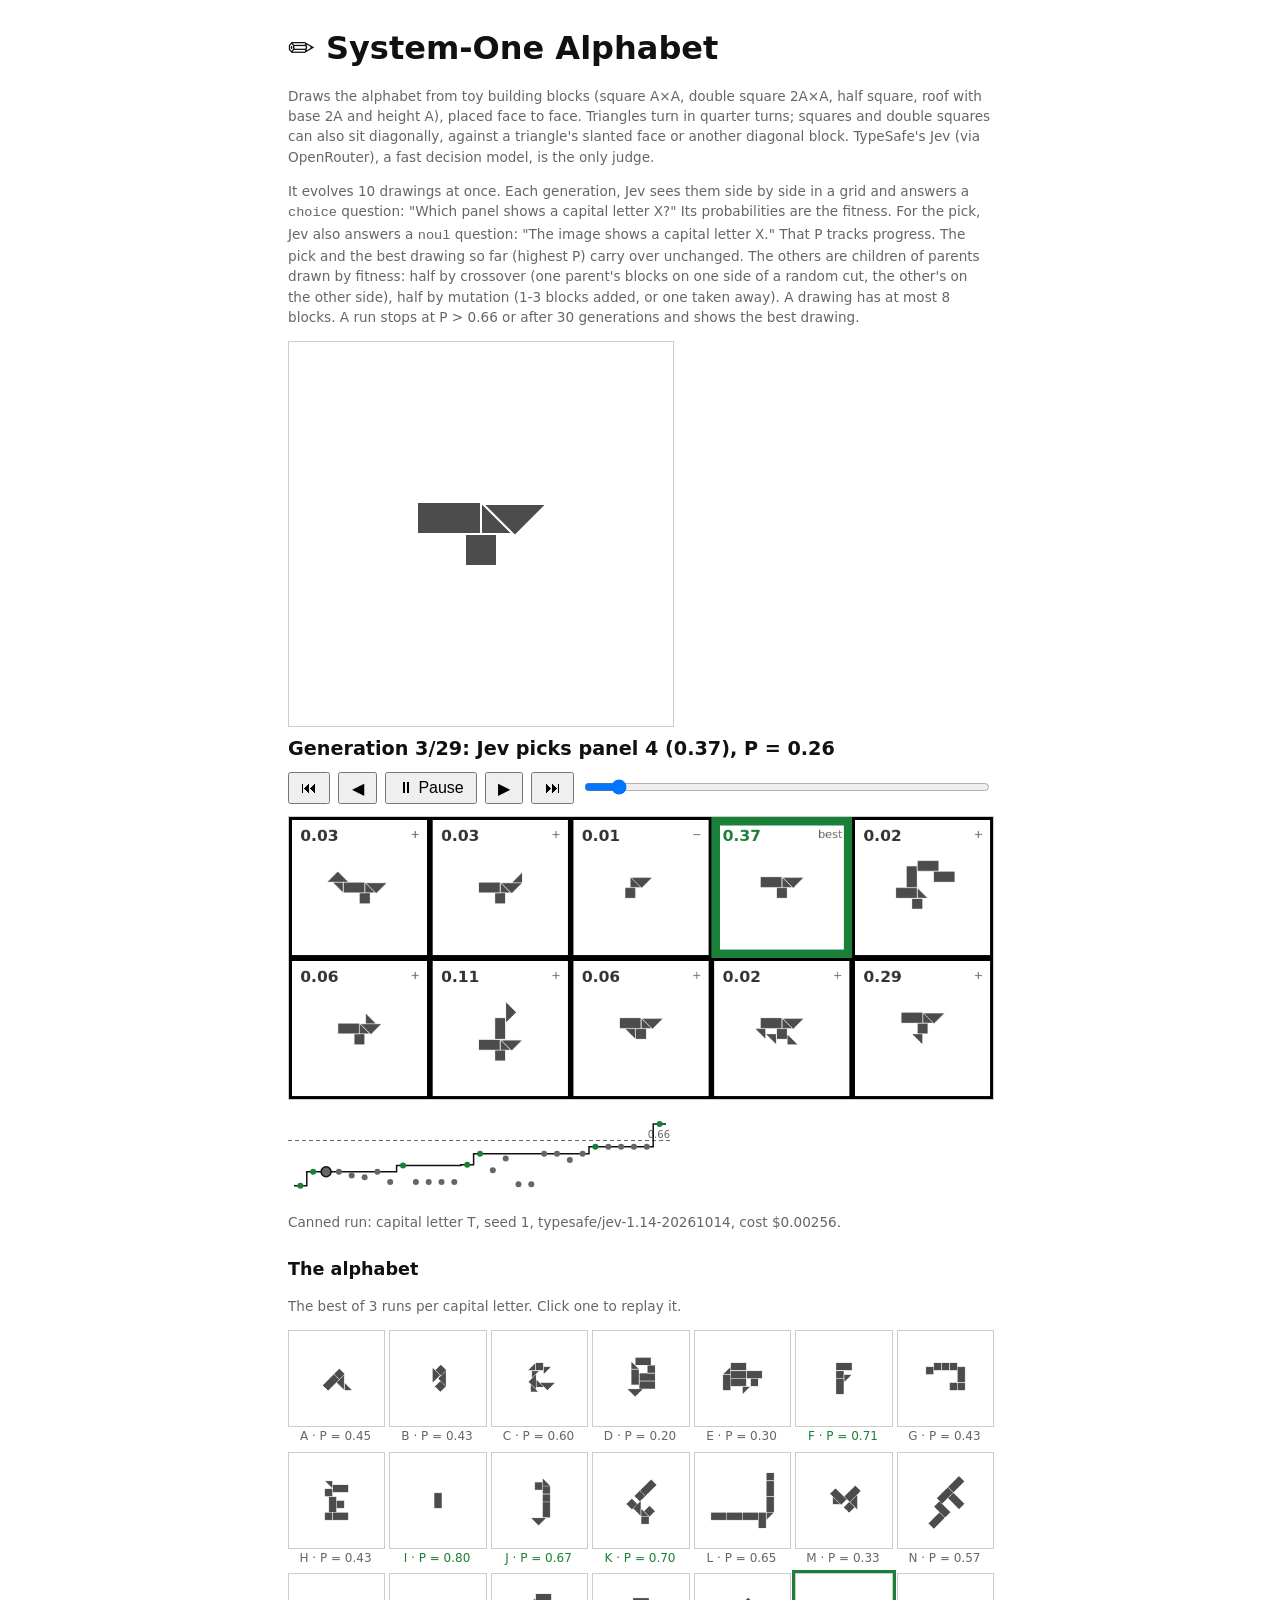
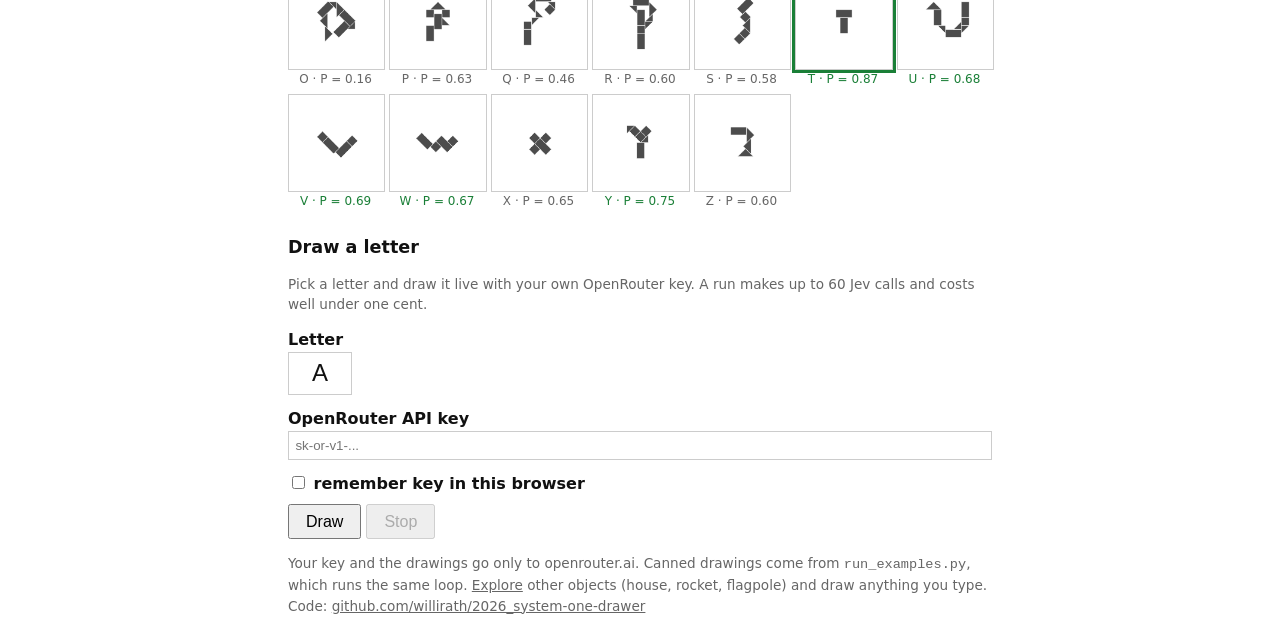
==== commit 2c2b8b47: "Show the alphabet; move objects to explore/ The page now shows only the alphabet drawer (canned A-Z," ====
--- a/public/index.html
+++ b/public/index.html
@@ -3,50 +3,18 @@
 <head>
 <meta charset="utf-8">
 <meta name="viewport" content="width=device-width, initial-scale=1">
-<title>System-One Drawer</title>
-<style>
-  :root { --bg: #fff; --fg: #111; --muted: #666; --yes: #1a7f37; --no: #c62828; --border: #ccc; --paper: #fff; }
-  @media (prefers-color-scheme: dark) {
-    :root { --bg: #121212; --fg: #eee; --muted: #999; --yes: #4caf50; --no: #ef5350; --border: #444; }
-  }
-  body { background: var(--bg); color: var(--fg); font: 16px/1.5 system-ui, sans-serif;
-         max-width: 44rem; margin: 0 auto; padding: 1rem; }
-  h1 { margin: 0.5rem 0; }
-  h2 { font-size: 1.1rem; margin: 1.5rem 0 0.5rem; }
-  p.small { color: var(--muted); font-size: 0.85rem; }
-  p.small a { color: inherit; }
-  label { display: block; margin-top: 0.75rem; font-weight: 600; }
-  input[type=password], input[type=text] { width: 100%; box-sizing: border-box; padding: 0.4rem;
-         border: 1px solid var(--border); background: var(--bg); color: var(--fg); }
-  button { margin-top: 0.5rem; padding: 0.4rem 1rem; font-size: 1rem; cursor: pointer; }
-  canvas { background: var(--paper); border: 1px solid var(--border); display: block; }
-  #view { width: 100%; max-width: 384px; height: auto; aspect-ratio: 1; }
-  #controls { display: flex; gap: 0.5rem; align-items: center; flex-wrap: wrap; }
-  #controls button { margin: 0.5rem 0 0; padding: 0.3rem 0.7rem; }
-  #slider { flex: 1; min-width: 8rem; margin-top: 0.5rem; }
-  #caption { font-size: 1.2rem; font-weight: 700; margin: 0.5rem 0 0; min-height: 1.8rem; }
-  .yes { color: var(--yes); } .no { color: var(--no); }
-  #chart { width: 100%; max-width: 384px; height: 90px; display: block; margin-top: 0.5rem; }
-  .gallery { display: grid; grid-template-columns: repeat(4, 1fr); gap: 0.4rem; }
-  .gallery figure { margin: 0; cursor: pointer; text-align: center; font-size: 0.75rem; color: var(--muted); }
-  .gallery canvas { width: 100%; height: auto; aspect-ratio: 1; }
-  .gallery figure.sel canvas { outline: 3px solid var(--yes); }
-  .row-label { font-weight: 600; margin: 0.75rem 0 0.25rem; }
-  #sheet { width: 100%; height: auto; aspect-ratio: 5 / 2; margin-top: 0.75rem; }
-  #sets { display: flex; gap: 1.5rem; margin-bottom: 0.25rem; }
-  #sets label { margin: 0; cursor: pointer; }
-  .gallery.letters { grid-template-columns: repeat(7, 1fr); }
-</style>
+<title>System-One Alphabet</title>
+<link rel="stylesheet" href="style.css">
 </head>
 <body>
-<h1>✏️ System-One Drawer</h1>
-<p class="small">Draws an object from toy building blocks (square A×A, double square 2A×A, half square, roof with
+<h1>✏️ System-One Alphabet</h1>
+<p class="small">Draws the alphabet from toy building blocks (square A×A, double square 2A×A, half square, roof with
 base 2A and height A), placed face to face. Triangles turn in quarter turns; squares and double squares can also
 sit diagonally, against a triangle's slanted face or another diagonal block. TypeSafe's Jev (via OpenRouter), a
 fast decision model, is the only judge.</p>
 <p class="small">It evolves 10 drawings at once. Each generation, Jev sees them side by side in a grid and answers a
-<code>choice</code> question: "Which panel shows a(n) &lt;object&gt;?" Its probabilities are the fitness. For the
-pick, Jev also answers a <code>noul</code> question: "The image shows a(n) &lt;object&gt;." That P tracks progress.
+<code>choice</code> question: "Which panel shows a capital letter X?" Its probabilities are the fitness. For the
+pick, Jev also answers a <code>noul</code> question: "The image shows a capital letter X." That P tracks progress.
 The pick and the best drawing so far (highest P) carry over unchanged. The others are children of parents drawn by
 fitness: half by crossover (one parent's blocks on one side of a random cut, the other's on the other side), half
 by mutation (1-3 blocks added, or one taken away). A drawing has at most 8 blocks. A run stops at P &gt; 0.66 or after 30 generations and shows
@@ -66,21 +34,15 @@
 <svg id="chart" viewBox="0 0 384 90" preserveAspectRatio="none" aria-label="P of each generation's pick"></svg>
 <p id="note" class="small"></p>
 
-<h2>Canned drawings</h2>
-<div id="sets">
-  <label><input type="radio" name="set" value="genetic" checked> Objects</label>
-  <label><input type="radio" name="set" value="alphabet"> Alphabet</label>
-</div>
+<h2>The alphabet</h2>
+<p class="small">The best of 3 runs per capital letter. Click one to replay it.</p>
 <div id="gallery"></div>
 
-<h2>Draw your own</h2>
-<p class="small">Type any object and draw it live with your own OpenRouter key. A run makes up to 60 Jev calls
-and costs well under one cent.</p>
-<label for="object">Object</label>
-<input id="object" type="text" value="house" list="ideas">
-<datalist id="ideas"><option value="house"><option value="rocket"><option value="flagpole with flag">
-<option value="house and tree"><option value="man with hat"><option value="boat"><option value="tower"><option value="castle">
-<option value="robot"><option value="elephant"><option value="capital letter A"><option value="capital letter R"></datalist>
+<h2>Draw a letter</h2>
+<p class="small">Pick a letter and draw it live with your own OpenRouter key. A run makes up to 60 Jev calls and
+costs well under one cent.</p>
+<label for="letter">Letter</label>
+<input id="letter" class="letter" type="text" value="A" maxlength="1" autocomplete="off">
 <label for="key">OpenRouter API key</label>
 <input id="key" type="password" placeholder="sk-or-v1-..." autocomplete="off">
 <label><input id="remember" type="checkbox"> remember key in this browser</label>
@@ -89,478 +51,19 @@
 <p id="status" class="small"></p>
 
 <p class="small">Your key and the drawings go only to openrouter.ai. Canned drawings come from
-<code>run_examples.py</code>, which runs the same loop.
+<code>run_examples.py</code>, which runs the same loop. <a href="explore/">Explore</a> other objects (house,
+rocket, flagpole) and draw anything you type.
 Code: <a href="https://github.com/willirath/2026_system-one-drawer">github.com/willirath/2026_system-one-drawer</a></p>
 
-<script src="presets-genetic.js"></script>
 <script src="presets-alphabet.js"></script>
 <script>
-const MODEL = "typesafe/jev-1.14";
-const SIZE = 384, TARGET = 0.66;
-const KEPT = "rgba(0,0,0,0.7)";
-// Blocks live on a GRID x GRID canvas in grid units; a block side A is 2 units.
-// kind: [unrotated outline in grid units, all wound the same way so that faces that touch run in
-// opposite directions; the turns it may take in 45 degree steps]. Squares and double squares can
-// sit diagonally; triangles only take quarter turns.
-const GRID = 24, EPS = 1e-4;
-const BLOCKS = {
-  square: [[[0, 0], [2, 0], [2, 2], [0, 2]], [0, 1, 2, 3, 4, 5, 6, 7]],  // A x A
-  double: [[[0, 0], [4, 0], [4, 2], [0, 2]], [0, 1, 2, 3, 4, 5, 6, 7]],  // 2A x A
-  half: [[[0, 0], [2, 2], [0, 2]], [0, 2, 4, 6]],                       // half square: legs A, long side sqrt(2) A
-  roof: [[[0, 2], [2, 0], [4, 2]], [0, 2, 4, 6]],                       // base 2A, height A
-};
-// drawings per generation, and the grid sheet Jev sees, in pixels
-const POP = 10, GENERATIONS = 30, P_CROSS = 0.5, P_REMOVE = 0.3, MAX_BLOCKS = 8, COLS = 5, CELL = 200, BORDER = 4;
-const $ = (id) => document.getElementById(id);
-
-try {
-  const k = localStorage.getItem("orKey");
-  if (k) { $("key").value = k; $("remember").checked = true; }
-} catch (e) {}
-
-// ---- drawing loop (same as run_examples.py) ----
-
-const randint = (a, b) => a + Math.floor(Math.random() * (b - a + 1));
-const pick = (xs) => xs[randint(0, xs.length - 1)];
-
-// The block's outline after k turns of 45 degrees (clockwise on screen) about its first corner.
-function turned(kind, k) {
-  const c = Math.cos(k * Math.PI / 4), s = Math.sin(k * Math.PI / 4);
-  return BLOCKS[kind][0].map(([x, y]) => [x * c - y * s, x * s + y * c]);
-}
-const faces = (pts) => pts.map((p, i) => [p, pts[(i + 1) % pts.length]]);
-const unit = (p, q) => { const d = Math.hypot(q[0] - p[0], q[1] - p[1]); return [(q[0] - p[0]) / d, (q[1] - p[1]) / d, d]; };
-// Presets store outlines in grid units; scale them to the canvas once.
-const placed = (b) => b.points || (b.points = b.pts.map(([x, y]) => [x / GRID, y / GRID]));
-
-// Whether two convex outlines overlap by more than a touch (separating axis test).
-function overlap(a, b) {
-  for (const [[x1, y1], [x2, y2]] of [...faces(a), ...faces(b)]) {
-    const nx = y1 - y2, ny = x2 - x1;
-    const pa = a.map(([x, y]) => x * nx + y * ny), pb = b.map(([x, y]) => x * nx + y * ny);
-    if (Math.max(...pa) <= Math.min(...pb) + EPS || Math.max(...pb) <= Math.min(...pa) + EPS) return false;
-  }
-  return true;
-}
-
-// A block flush against a face of a random kept block, overlapping it by at least A/2. Faces only
-// meet when they lie on the same line, so a diagonal block can only sit on a triangle's slanted
-// face or on another diagonal block. The first block sits straight, near the centre.
-// Returns null if no free spot turns up.
-function randomBlock(kept) {
-  for (let tries = 0; tries < 1000; tries++) {
-    const kind = pick(Object.keys(BLOCKS)), k = pick(BLOCKS[kind][1]);
-    let pts = turned(kind, k), dx, dy;
-    if (kept.length) {
-      const [p1, p2] = pick(faces(pick(kept).pts)), [ux, uy, la] = unit(p1, p2);
-      const match = faces(pts).filter(([q1, q2]) => { const [vx, vy] = unit(q1, q2); return ux * vx + uy * vy < -1 + EPS; });
-      if (!match.length) continue;
-      const [q1, q2] = pick(match), lb = unit(q1, q2)[2];
-      const t = 1 - lb + randint(0, Math.floor(la + lb - 2 + EPS));  // q2 sits t along the face, in steps of A/2
-      dx = p1[0] + t * ux - q2[0]; dy = p1[1] + t * uy - q2[1];
-    } else {
-      if (k % 2) continue;
-      const xs = pts.map((p) => p[0]), ys = pts.map((p) => p[1]);
-      const w = Math.round(Math.max(...xs) - Math.min(...xs)), h = Math.round(Math.max(...ys) - Math.min(...ys));
-      dx = randint(GRID / 2 - 4, GRID / 2 + 4 - w) - Math.min(...xs);  // near the centre
-      dy = randint(GRID / 2 - 4, GRID / 2 + 4 - h) - Math.min(...ys);
-    }
-    pts = pts.map(([x, y]) => [Math.round((x + dx) * 1e6) / 1e6, Math.round((y + dy) * 1e6) / 1e6]);
-    // the drawing is recentred after each change, so only its total size must fit the canvas
-    const all = [...kept.flatMap((b) => b.pts), ...pts], xs = all.map((p) => p[0]), ys = all.map((p) => p[1]);
-    if (Math.max(...xs) - Math.min(...xs) > GRID + EPS || Math.max(...ys) - Math.min(...ys) > GRID + EPS) continue;
-    if (kept.some((b) => overlap(pts, b.pts))) continue;
-    return block(kind, k, pts);
-  }
-  return null;
-}
-
-const block = (kind, rot, pts) => ({ kind, rot, pts, points: pts.map(([x, y]) => [x / GRID, y / GRID]) });
-
-// Shift the drawing by whole grid units so its bounding box sits in the middle of the canvas.
-function recenter(blocks) {
-  const all = blocks.flatMap((b) => b.pts), xs = all.map((p) => p[0]), ys = all.map((p) => p[1]);
-  const shift = (lo, hi) => Math.min(Math.max(Math.round(GRID / 2 - (lo + hi) / 2), -lo), GRID - hi);
-  const dx = shift(Math.min(...xs), Math.max(...xs)), dy = shift(Math.min(...ys), Math.max(...ys));
-  if (!dx && !dy) return blocks;
-  return blocks.map((b) => block(b.kind, b.rot, b.pts.map(([x, y]) => [Math.round((x + dx) * 1e6) / 1e6, Math.round((y + dy) * 1e6) / 1e6])));
-}
-
-// 1-3 blocks (at most room), each against a kept block or an earlier one of the group.
-function randomBlocks(kept, room = 3) {
-  const group = [];
-  for (let n = Math.min(randint(1, 3), room); n > 0; n--) {
-    const b = randomBlock([...kept, ...group]);
-    if (!b) break;
-    group.push(b);
-  }
-  return group;
-}
-
-// Whether two blocks meet face to face: faces on the same line, running opposite ways, overlapping.
-function touching(a, b) {
-  for (const [p1, p2] of faces(a.pts)) {
-    const [ux, uy, la] = unit(p1, p2);
-    for (const [q1, q2] of faces(b.pts)) {
-      const [vx, vy] = unit(q1, q2);
-      if (ux * vx + uy * vy > -1 + EPS || Math.abs(ux * (q1[1] - p1[1]) - uy * (q1[0] - p1[0])) > EPS) continue;
-      const [s1, s2] = [q1, q2].map((q) => (q[0] - p1[0]) * ux + (q[1] - p1[1]) * uy).sort((x, y) => x - y);
-      if (Math.min(la, s2) - Math.max(0, s1) > EPS) return true;
-    }
-  }
-  return false;
-}
-
-// Index groups of blocks that connect flat face to flat face.
-function components(blocks) {
-  const left = new Set(blocks.keys()), groups = [];
-  while (left.size) {
-    const [first] = left, group = [first], todo = [first];
-    left.delete(first);
-    while (todo.length) {
-      const i = todo.pop();
-      for (const j of [...left]) {
-        if (touching(blocks[i], blocks[j])) { left.delete(j); group.push(j); todo.push(j); }
-      }
-    }
-    groups.push(group);
-  }
-  return groups;
-}
-
-// Add 1-3 blocks (up to MAX_BLOCKS) or, sometimes, take away one whose removal keeps the rest connected.
-function mutate(parent) {
-  if (parent.length > 1 && (parent.length >= MAX_BLOCKS || Math.random() < P_REMOVE)) {
-    const without = (i) => parent.filter((_, j) => j !== i);
-    const removable = parent.map((_, i) => i).filter((i) => components(without(i)).length === 1);
-    if (removable.length) return { shapes: recenter(without(removable[randint(0, removable.length - 1)])), op: "remove" };
-  }
-  return { shapes: recenter([...parent, ...randomBlocks(parent, MAX_BLOCKS - parent.length)]), op: "add" };
-}
-
-// Blocks of a on one side of a random vertical or horizontal cut, blocks of b on the other.
-// b's blocks that overlap a's are dropped, and only the largest connected group stays.
-function cross(a, b) {
-  const axis = randint(0, 1), mid = (blk) => blk.pts.reduce((m, pt) => m + pt[axis], 0) / blk.pts.length;  // axis 0: left/right halves
-  const mids = [...a, ...b].map(mid), lo = Math.min(...mids), cut = lo + Math.random() * (Math.max(...mids) - lo);
-  const child = a.filter((blk) => mid(blk) < cut);
-  child.push(...b.filter((blk) => mid(blk) >= cut && !child.some((c) => overlap(blk.pts, c.pts))));
-  if (!child.length) return [...a];
-  return recenter(components(child).reduce((x, y) => y.length > x.length ? y : x).map((i) => child[i]));
-}
-
-const same = (a, b) => {
-  const key = (blocks) => blocks.map((blk) => [blk.kind, blk.rot, ...blk.pts.flat().map((v) => v.toFixed(3))].join()).sort().join(";");
-  return key(a) === key(b);
-};
-
-// One child: crossover of two parents drawn by fitness, or a mutated copy of one.
-function childOf(cands, probs) {
-  const total = probs.reduce((x, y) => x + y, 0), draw = () => {
-    let r = Math.random() * total, i = 0;
-    while (i < probs.length - 1 && (r -= probs[i]) > 0) i++;
-    return i;
-  };
-  const i = draw(), j = draw(), a = cands[i].shapes, b = cands[j].shapes;
-  if (Math.random() < P_CROSS && !same(a, b)) {
-    const shapes = cross(a, b);
-    if (shapes.length <= MAX_BLOCKS && !same(shapes, a) && !same(shapes, b)) return { shapes, parent: i, parent2: j, op: "cross" };
-  }
-  return { ...mutate(a), parent: i };
-}
-
-function paint(ctx, shapes, fill, ox = 0, oy = 0, w = ctx.canvas.width) {
-  ctx.fillStyle = fill;
-  ctx.strokeStyle = "#fff";
-  ctx.lineWidth = 2 * w / SIZE;
-  for (const s of shapes) {
-    ctx.beginPath();
-    placed(s).forEach(([x, y], i) => i ? ctx.lineTo(ox + x * w, oy + y * w) : ctx.moveTo(ox + x * w, oy + y * w));
-    ctx.closePath();
-    ctx.fill();
-    ctx.stroke();  // a white edge keeps neighbouring blocks apart
-  }
-}
-
-function clear(ctx) {
-  ctx.fillStyle = "#fff";
-  ctx.fillRect(0, 0, ctx.canvas.width, ctx.canvas.height);
-}
-
-// The drawings side by side in framed panels, COLS per row, as Jev sees them.
-function drawSheet(ctx, drawings) {
-  clear(ctx);
-  const inner = CELL - 2 * BORDER - 8;
-  drawings.forEach((shapes, i) => {
-    const x = i % COLS * CELL, y = Math.floor(i / COLS) * CELL;
-    paint(ctx, shapes, KEPT, x + BORDER + 4, y + BORDER + 4, inner);
-    ctx.strokeStyle = "#000";
-    ctx.lineWidth = BORDER;
-    ctx.strokeRect(x + BORDER / 2, y + BORDER / 2, CELL - BORDER, CELL - BORDER);
-  });
-}
-
-function pngOf(shapes) {
-  const c = document.createElement("canvas");
-  c.width = c.height = SIZE;
-  const ctx = c.getContext("2d");
-  clear(ctx);
-  paint(ctx, shapes, KEPT);
-  return c.toDataURL("image/png");
-}
-
-async function decide(key, uri, questions) {
-  const r = await fetch("https://openrouter.ai/api/alpha/decisions", {
-    method: "POST",
-    headers: { "Authorization": `Bearer ${key}`, "Content-Type": "application/json" },
-    body: JSON.stringify({ model: MODEL, state: [{ type: "image_url", image_url: { url: uri } }], questions }),
-  });
-  if (!r.ok) throw new Error(`${r.status}: ${await r.text()}`);
-  return r.json();
-}
-
-const article = (obj) => /^[aeiou]/i.test(obj) ? "an" : "a";
-const ask = (key, shapes, obj) =>
-  decide(key, pngOf(shapes), { is: { type: "noul", instructions: `The image shows ${article(obj)} ${obj}.` } });
-
-function choiceQuestion(obj, n) {
-  const a = `${article(obj)} ${obj}`, criteria = {};
-  for (let i = 0; i < n; i++) {
-    criteria[i + 1] = `Panel ${i + 1} (row ${Math.floor(i / COLS) + 1}, column ${i % COLS + 1}) shows ${a}.`;
-  }
-  return {
-    type: "choice", criteria,
-    instructions: `The image is a grid of ${n} framed panels, ${COLS} per row, numbered left to right, `
-      + `top to bottom. Which panel shows ${a}?`,
-  };
-}
-
-// ---- player: shows a run generation by generation ----
-
-let run = null, pos = 1, timer = null;
-const last = () => run.generations.length + 1;  // the final-drawing position
-const bestGen = (r) => r.generations.reduce((a, g) => g.p >= a.p ? g : a);
-const finalShapes = (r) => ((g) => g.candidates[g.best].shapes)(bestGen(r));
-
-function render() {
-  $("slider").max = last();
-  $("slider").value = pos;
-  renderGeneration();
-  chart();
-}
-
-// pos 1..N shows generation pos: Jev's grid with its choice probabilities, and the pick large.
-// pos N+1 shows the pick with the highest P.
-function renderGeneration() {
-  const gens = run.generations, n = gens.length, ctx = $("view").getContext("2d"), cap = $("caption");
-  const g = gens[Math.min(pos, n) - 1], sh = $("sheet").getContext("2d");
-  sh.canvas.height = Math.ceil(g.candidates.length / COLS) * CELL;
-  drawSheet(sh, g.candidates.map((c) => c.shapes));
-  g.candidates.forEach((c, i) => {  // annotations for the viewer only, not sent to Jev
-    const x = i % COLS * CELL, y = Math.floor(i / COLS) * CELL, pick = i === g.best;
-    if (pick) { sh.strokeStyle = "#1a7f37"; sh.lineWidth = 3 * BORDER; sh.strokeRect(x + 6, y + 6, CELL - 12, CELL - 12); }
-    sh.font = "bold 22px system-ui, sans-serif";
-    sh.fillStyle = "rgba(255,255,255,0.85)";
-    sh.fillRect(x + 12, y + 12, 58, 28);
-    sh.fillStyle = pick ? "#1a7f37" : "#333";
-    sh.fillText(g.probs[i].toFixed(2), x + 16, y + 34);
-    sh.font = "16px system-ui, sans-serif";
-    sh.fillStyle = "#666";
-    sh.textAlign = "right";
-    sh.fillText({ seed: "new", best: "best", elite: "last pick", add: "+", remove: "−", cross: "×" }[c.op], x + CELL - 14, y + 30);
-    sh.textAlign = "left";
-  });
-  clear(ctx);
-  if (pos > n) {
-    paint(ctx, finalShapes(run), KEPT);
-    cap.className = run.p > TARGET ? "yes" : "";
-    cap.textContent = `Final ${run.object}: P = ${run.p.toFixed(2)}, best pick of ${n} generations`;
-  } else {
-    paint(ctx, g.candidates[g.best].shapes, KEPT);
-    cap.className = g.p > TARGET ? "yes" : "";
-    cap.textContent = `Generation ${pos}/${n}: Jev picks panel ${g.best + 1} (${g.probs[g.best].toFixed(2)}), P = ${g.p.toFixed(2)}`;
-  }
-}
-
-// P of each generation's pick (green: new best), best-so-far as a step line, target dashed.
-function chart() {
-  const svg = $("chart"), gens = run.generations, n = Math.max(gens.length, 10), W = 384, H = 90, pad = 6;
-  const x = (i) => pad + (W - 2 * pad) * (i + 0.5) / n, y = (p) => H - pad - (H - 2 * pad) * p;
-  let line = "", b = -1, dots = "";
-  gens.forEach((g, i) => {
-    const up = g.p > b;
-    b = Math.max(b, g.p);
-    line += `${i ? "L" : "M"}${x(i - 0.5).toFixed(1)},${y(b).toFixed(1)}H${x(i + 0.5).toFixed(1)}`;
-    const on = i === pos - 1;
-    dots += `<circle cx="${x(i).toFixed(1)}" cy="${y(g.p).toFixed(1)}" r="${on ? 5 : 3}"
-      fill="var(--${up ? "yes" : "muted"})" ${on ? 'stroke="var(--fg)" stroke-width="1.5"' : ""}/>`;
-  });
-  svg.innerHTML = `<line x1="0" x2="${W}" y1="${y(TARGET)}" y2="${y(TARGET)}" stroke="var(--muted)" stroke-dasharray="4 3"/>
-    <text x="${W - 2}" y="${y(TARGET) - 3}" font-size="10" text-anchor="end" fill="var(--muted)">0.66</text>
-    <path d="${line}" fill="none" stroke="var(--fg)" stroke-width="1.5" vector-effect="non-scaling-stroke"/>${dots}`;
-}
-
-function go(k) { stopPlay(); pos = Math.max(1, Math.min(last(), k)); render(); }
-function stopPlay() { clearInterval(timer); timer = null; $("play").textContent = "▶ Play"; }
-function play() {
-  if (timer) return stopPlay();
-  if (pos >= last()) pos = 0;
-  $("play").textContent = "⏸ Pause";
-  timer = setInterval(() => {
-    pos++;
-    render();
-    if (pos >= last()) stopPlay();
-  }, 500);
-}
-$("first").onclick = () => go(1);
-$("prev").onclick = () => go(pos - 1);
-$("next").onclick = () => go(pos + 1);
-$("last").onclick = () => go(Infinity);
-$("play").onclick = play;
-$("slider").oninput = () => go(+$("slider").value);
-
-function show(r, note) {
-  stopPlay();
-  run = r;
-  pos = 0;
-  $("note").textContent = note;
-  play();
-}
-
-// ---- gallery of canned runs ----
-
-let thumbs = [];
-const set = () => document.querySelector("input[name=set]:checked").value;
-
-function thumb(p, label) {
-  const fig = document.createElement("figure"), c = document.createElement("canvas");
-  c.width = c.height = 160;
-  const ctx = c.getContext("2d");
-  clear(ctx);
-  paint(ctx, finalShapes(p), KEPT);
-  const cap = document.createElement("figcaption");
-  cap.textContent = `${label}P = ${p.p.toFixed(2)}`;
-  if (p.p > TARGET) cap.className = "yes";
-  fig.append(c, cap);
-  fig.onclick = () => {
-    thumbs.forEach((t) => t.classList.remove("sel"));
-    fig.classList.add("sel");
-    show(p, `Canned run: ${p.object}, seed ${p.seed}, ${p.model}, cost $${p.cost.toFixed(5)}.`);
-  };
-  thumbs.push(fig);
-  return fig;
-}
-
-// Objects: all runs, a row per object. Alphabet: the best run per letter, in one grid.
-function gallery() {
-  const runs = PRESETS[set()] || [];
-  thumbs = [];
-  $("gallery").textContent = "";
-  if (set() === "alphabet") {
-    const grid = document.createElement("div");
-    grid.className = "gallery letters";
-    runs.forEach((p) => grid.append(thumb(p, `${p.object.slice(-1)} · `)));
-    $("gallery").append(grid);
-  } else {
-    for (const obj of new Set(runs.map((p) => p.object))) {
-      const label = document.createElement("div"), grid = document.createElement("div");
-      label.className = "row-label";
-      label.textContent = obj;
-      grid.className = "gallery";
-      runs.filter((p) => p.object === obj).forEach((p) => grid.append(thumb(p, "")));
-      $("gallery").append(label, grid);
-    }
-  }
-  const best = runs.reduce((a, p, i) => a < 0 || p.p > runs[a].p ? i : a, -1);
-  if (best >= 0) thumbs[best].click();  // start with the best canned run
-}
-// #alphabet in the URL opens the alphabet
-document.querySelectorAll("input[name=set]").forEach((r) => {
-  if (location.hash === `#${r.value}`) r.checked = true;
-  r.onchange = () => {
-    history.replaceState(null, "", r.value === "alphabet" ? "#alphabet" : location.pathname);
-    $("object").value = r.value === "alphabet" ? "capital letter A" : "house";
-    gallery();
-  };
-});
-if (set() === "alphabet") $("object").value = "capital letter A";
-gallery();
-
-// ---- live run ----
-
-function tally(resp) {
-  run.model = resp.model || MODEL;
-  run.cost += (resp.usage && resp.usage.cost) || 0;
-  run.calls++;
-}
-
-async function evolveLive(key, obj, st) {
-  run = { object: obj, model: MODEL, p: -1, stop: "", cost: 0, calls: 0, generations: [] };
-  const sheet = document.createElement("canvas");
-  sheet.width = COLS * CELL;
-  sheet.height = Math.ceil(POP / COLS) * CELL;
-  let cands = Array.from({ length: POP }, () => ({ shapes: recenter(randomBlocks([])), parent: null, op: "seed" })), top = null;
-  while (!run.stop) {
-    for (let i = cands.length - 1; i > 0; i--) {  // new panel positions every generation, against position bias
-      const j = randint(0, i);
-      [cands[i], cands[j]] = [cands[j], cands[i]];
-    }
-    drawSheet(sheet.getContext("2d"), cands.map((c) => c.shapes));
-    st.textContent = `Generation ${run.generations.length + 1}: asking Jev to pick a panel…`;
-    let resp = await decide(key, sheet.toDataURL("image/png"), { pick: choiceQuestion(obj, POP) });
-    tally(resp);
-    const probs = cands.map((_, i) => resp.answers.pick.probabilities[i + 1] || 0);
-    const best = probs.indexOf(Math.max(...probs));
-    let p = cands[best].p;  // known for drawings carried over
-    if (p === undefined) {
-      st.textContent = `Generation ${run.generations.length + 1}: asking Jev about the pick…`;
-      resp = await ask(key, cands[best].shapes, obj);
-      tally(resp);
-      p = resp.answers.is.noul;
-    }
-    run.generations.push({ candidates: cands, probs, best, p });
-    if (p >= run.p) { run.p = p; top = cands[best].shapes; }
-    pos = run.generations.length;
-    render();
-    run.stop = cancelled ? "stopped" : p > TARGET ? "target" : run.generations.length >= GENERATIONS ? "generations" : "";
-    if (run.stop) break;
-    // the best so far and the current pick survive; children fill the rest
-    const anchor = cands.findIndex((c) => c.shapes === top);
-    const next = [{ shapes: top, parent: anchor, op: "best", p: run.p }];
-    if (best !== anchor) next.push({ shapes: cands[best].shapes, parent: best, op: "elite", p });
-    while (next.length < POP) next.push(childOf(cands, probs));
-    cands = next;
-  }
-  done(st);
-}
-
-function done(st) {
-  st.textContent = `Done (${{ stopped: "stopped by you", target: "P > 0.66", generations: "30 generations" }[run.stop]}), `
-    + `${run.calls} Jev calls, cost $${run.cost.toFixed(5)}.`;
-  pos = last();
-  render();
-}
-
-let cancelled = false;
-$("stop").onclick = () => { cancelled = true; };
-$("go").onclick = async () => {
-  const key = $("key").value.trim(), obj = $("object").value.trim(), st = $("status");
-  if (!key) { st.textContent = "Enter an OpenRouter key."; return; }
-  if (!obj) { st.textContent = "Enter an object."; return; }
-  try { $("remember").checked ? localStorage.setItem("orKey", key) : localStorage.removeItem("orKey"); } catch (e) {}
-  thumbs.forEach((t) => t.classList.remove("sel"));
-  stopPlay();
-  cancelled = false;
-  $("go").disabled = true; $("stop").disabled = false;
-  $("note").textContent = `Live run: ${obj}, ${MODEL}.`;
-  try {
-    await evolveLive(key, obj, st);
-  } catch (e) {
-    st.textContent = e.message;
-  } finally {
-    $("go").disabled = false; $("stop").disabled = true;
-  }
+const DRAWER = {
+  runs: PRESETS.alphabet,
+  letters: true,
+  object: () => { const c = document.getElementById("letter").value.trim().toUpperCase(); return /^[A-Z]$/.test(c) ? `capital letter ${c}` : null; },
+  hint: "Enter a letter from A to Z.",
 };
 </script>
+<script src="drawer.js"></script>
 </body>
 </html>
--- a/public/style.css
+++ b/public/style.css
@@ -0,0 +1,31 @@
+/* Shared by the alphabet page and explore/. */
+:root { --bg: #fff; --fg: #111; --muted: #666; --yes: #1a7f37; --no: #c62828; --border: #ccc; --paper: #fff; }
+@media (prefers-color-scheme: dark) {
+  :root { --bg: #121212; --fg: #eee; --muted: #999; --yes: #4caf50; --no: #ef5350; --border: #444; }
+}
+body { background: var(--bg); color: var(--fg); font: 16px/1.5 system-ui, sans-serif;
+       max-width: 44rem; margin: 0 auto; padding: 1rem; }
+h1 { margin: 0.5rem 0; }
+h2 { font-size: 1.1rem; margin: 1.5rem 0 0.5rem; }
+p.small { color: var(--muted); font-size: 0.85rem; }
+p.small a { color: inherit; }
+label { display: block; margin-top: 0.75rem; font-weight: 600; }
+input[type=password], input[type=text] { width: 100%; box-sizing: border-box; padding: 0.4rem;
+       border: 1px solid var(--border); background: var(--bg); color: var(--fg); }
+button { margin-top: 0.5rem; padding: 0.4rem 1rem; font-size: 1rem; cursor: pointer; }
+canvas { background: var(--paper); border: 1px solid var(--border); display: block; }
+input.letter { width: 4rem; text-align: center; font-size: 1.5rem; text-transform: uppercase; }
+#view { width: 100%; max-width: 384px; height: auto; aspect-ratio: 1; }
+#controls { display: flex; gap: 0.5rem; align-items: center; flex-wrap: wrap; }
+#controls button { margin: 0.5rem 0 0; padding: 0.3rem 0.7rem; }
+#slider { flex: 1; min-width: 8rem; margin-top: 0.5rem; }
+#caption { font-size: 1.2rem; font-weight: 700; margin: 0.5rem 0 0; min-height: 1.8rem; }
+.yes { color: var(--yes); } .no { color: var(--no); }
+#chart { width: 100%; max-width: 384px; height: 90px; display: block; margin-top: 0.5rem; }
+.gallery { display: grid; grid-template-columns: repeat(4, 1fr); gap: 0.4rem; }
+.gallery figure { margin: 0; cursor: pointer; text-align: center; font-size: 0.75rem; color: var(--muted); }
+.gallery canvas { width: 100%; height: auto; aspect-ratio: 1; }
+.gallery figure.sel canvas { outline: 3px solid var(--yes); }
+.row-label { font-weight: 600; margin: 0.75rem 0 0.25rem; }
+#sheet { width: 100%; height: auto; aspect-ratio: 5 / 2; margin-top: 0.75rem; }
+.gallery.letters { grid-template-columns: repeat(7, 1fr); }
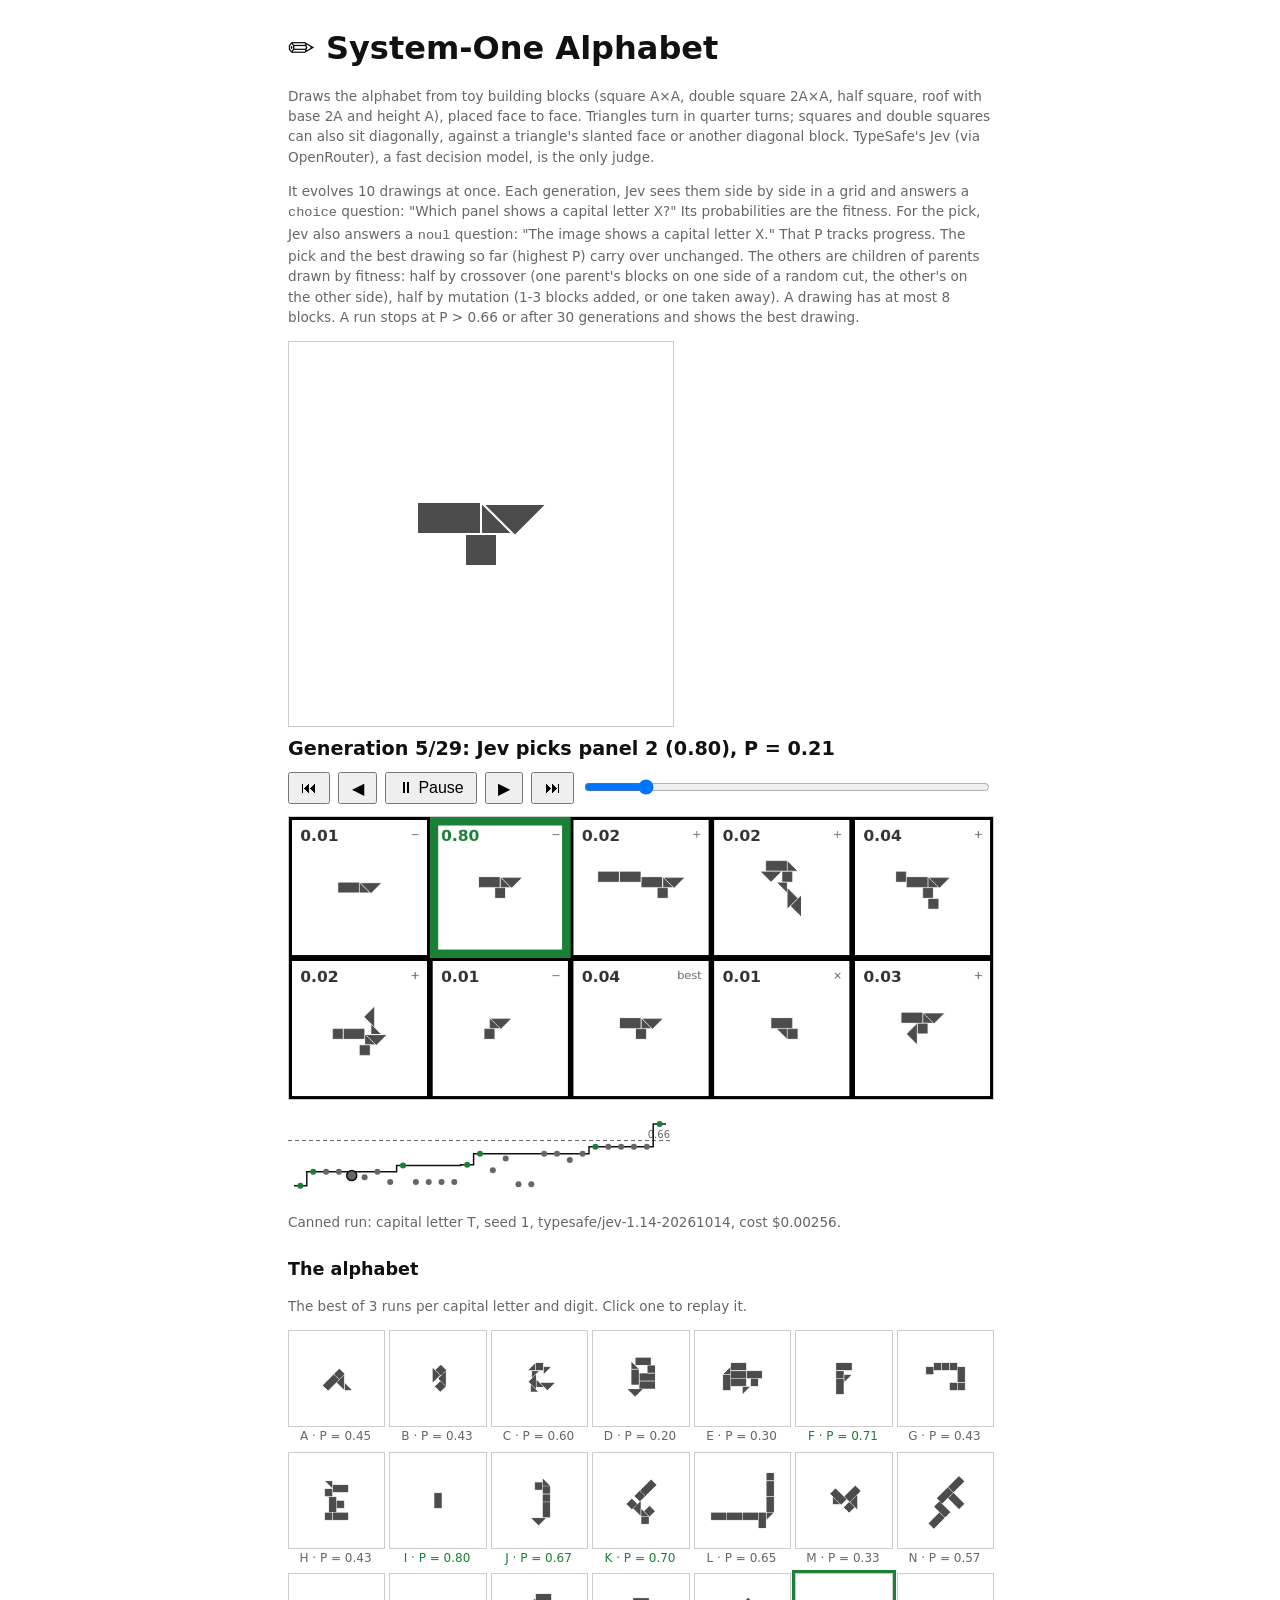
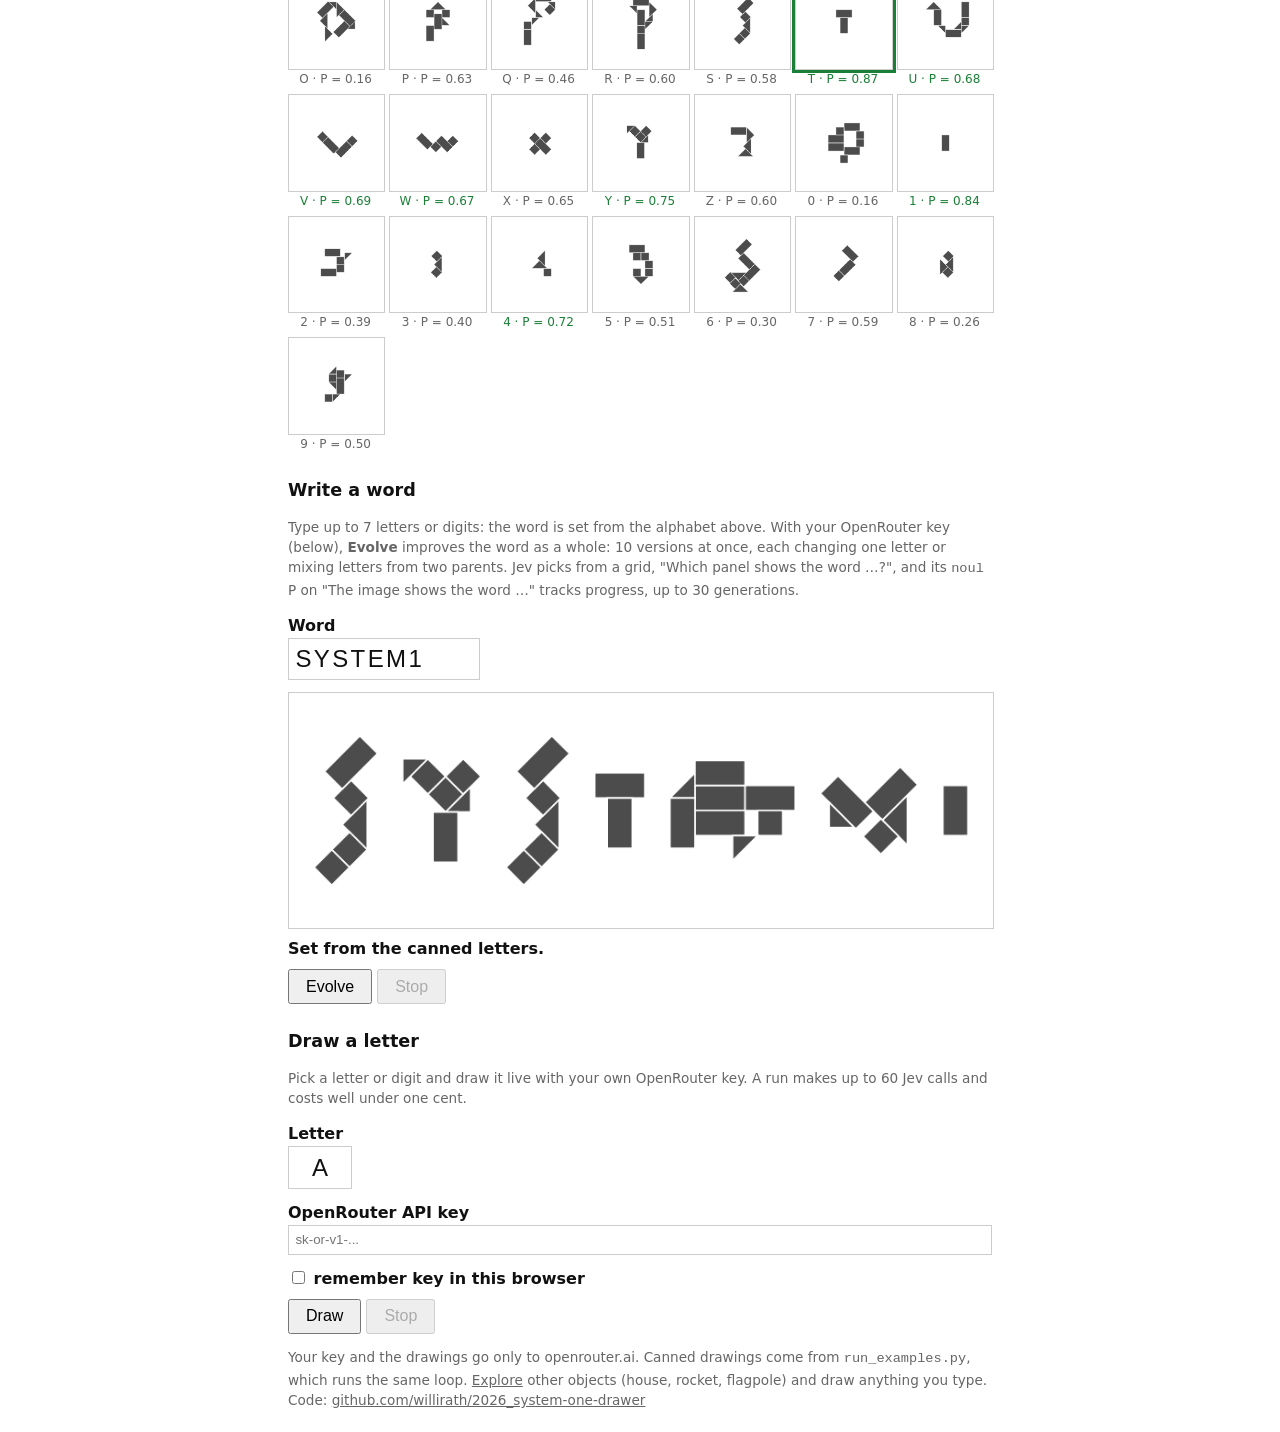
==== commit 83b8163f: "Add word mode (up to 7 letters) and digits 0-9 Word mode sets a word from the canned letters and, wi" ====
--- a/public/index.html
+++ b/public/index.html
@@ -35,11 +35,25 @@
 <p id="note" class="small"></p>
 
 <h2>The alphabet</h2>
-<p class="small">The best of 3 runs per capital letter. Click one to replay it.</p>
+<p class="small">The best of 3 runs per capital letter and digit. Click one to replay it.</p>
 <div id="gallery"></div>
 
+<h2>Write a word</h2>
+<p class="small">Type up to 7 letters or digits: the word is set from the alphabet above. With your OpenRouter key
+(below), <b>Evolve</b> improves the word as a whole: 10 versions at once, each changing one letter or mixing
+letters from two parents. Jev picks from a grid, "Which panel shows the word …?", and its <code>noul</code> P on
+"The image shows the word …" tracks progress, up to 30 generations.</p>
+<label for="word">Word</label>
+<input id="word" class="word" type="text" value="SYSTEM1" maxlength="7" autocomplete="off">
+<canvas id="wordview" width="768" height="256"></canvas>
+<p id="wordcaption"></p>
+<button id="evolve">Evolve</button>
+<button id="wstop" disabled>Stop</button>
+<p id="wstatus" class="small"></p>
+<canvas id="wordsheet" width="960" height="800" hidden></canvas>
+
 <h2>Draw a letter</h2>
-<p class="small">Pick a letter and draw it live with your own OpenRouter key. A run makes up to 60 Jev calls and
+<p class="small">Pick a letter or digit and draw it live with your own OpenRouter key. A run makes up to 60 Jev calls and
 costs well under one cent.</p>
 <label for="letter">Letter</label>
 <input id="letter" class="letter" type="text" value="A" maxlength="1" autocomplete="off">
@@ -60,10 +74,14 @@
 const DRAWER = {
   runs: PRESETS.alphabet,
   letters: true,
-  object: () => { const c = document.getElementById("letter").value.trim().toUpperCase(); return /^[A-Z]$/.test(c) ? `capital letter ${c}` : null; },
-  hint: "Enter a letter from A to Z.",
+  object: () => {
+    const c = document.getElementById("letter").value.trim().toUpperCase();
+    return /^[A-Z]$/.test(c) ? `capital letter ${c}` : /^[0-9]$/.test(c) ? `digit ${c}` : null;
+  },
+  hint: "Enter a letter from A to Z or a digit.",
 };
 </script>
 <script src="drawer.js"></script>
+<script src="words.js"></script>
 </body>
 </html>
--- a/public/style.css
+++ b/public/style.css
@@ -15,6 +15,11 @@
 button { margin-top: 0.5rem; padding: 0.4rem 1rem; font-size: 1rem; cursor: pointer; }
 canvas { background: var(--paper); border: 1px solid var(--border); display: block; }
 input.letter { width: 4rem; text-align: center; font-size: 1.5rem; text-transform: uppercase; }
+input.word { width: 12rem; font-size: 1.5rem; letter-spacing: 0.1em; text-transform: uppercase; }
+#wordview { width: 100%; height: auto; aspect-ratio: 3 / 1; margin-top: 0.75rem; }
+#wordsheet { width: 100%; height: auto; aspect-ratio: 960 / 800; margin-top: 0.75rem; }
+#wordsheet[hidden] { display: none; }
+#wordcaption { font-weight: 700; margin: 0.5rem 0 0; min-height: 1.5rem; }
 #view { width: 100%; max-width: 384px; height: auto; aspect-ratio: 1; }
 #controls { display: flex; gap: 0.5rem; align-items: center; flex-wrap: wrap; }
 #controls button { margin: 0.5rem 0 0; padding: 0.3rem 0.7rem; }
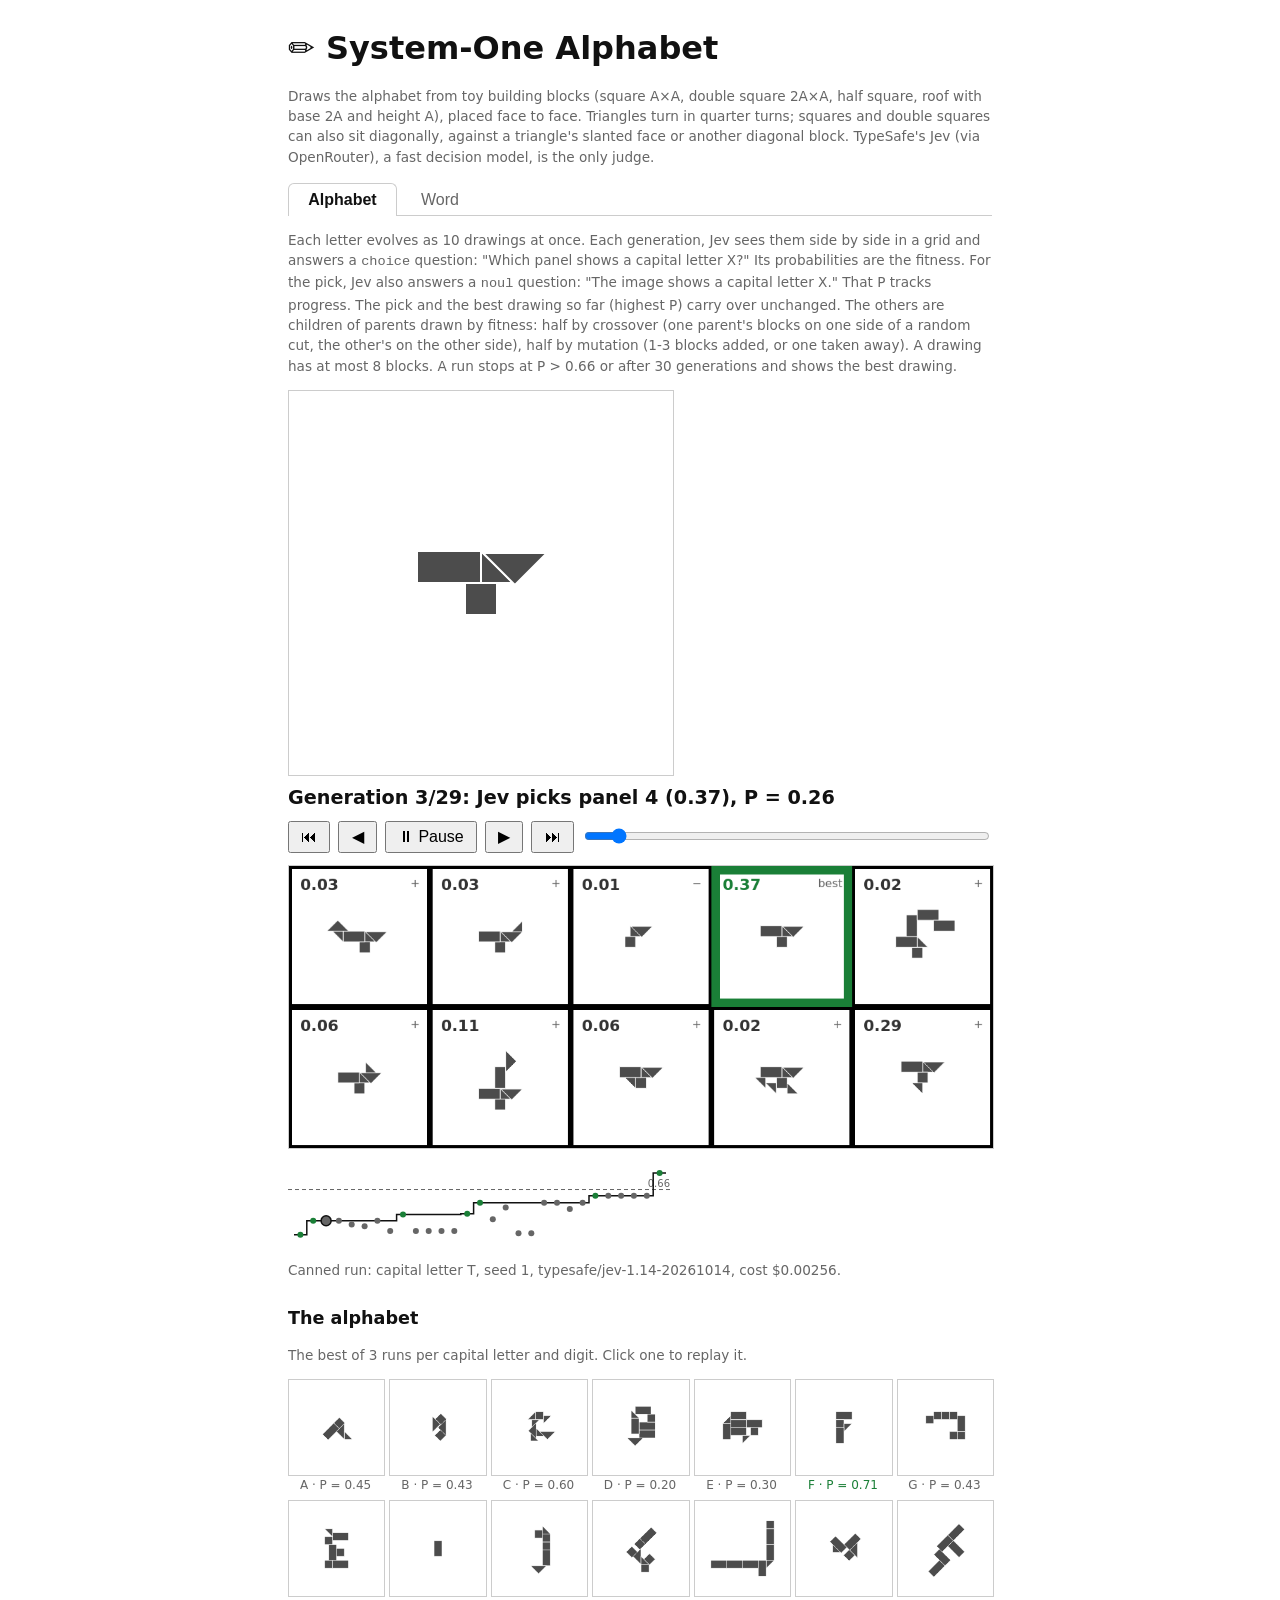
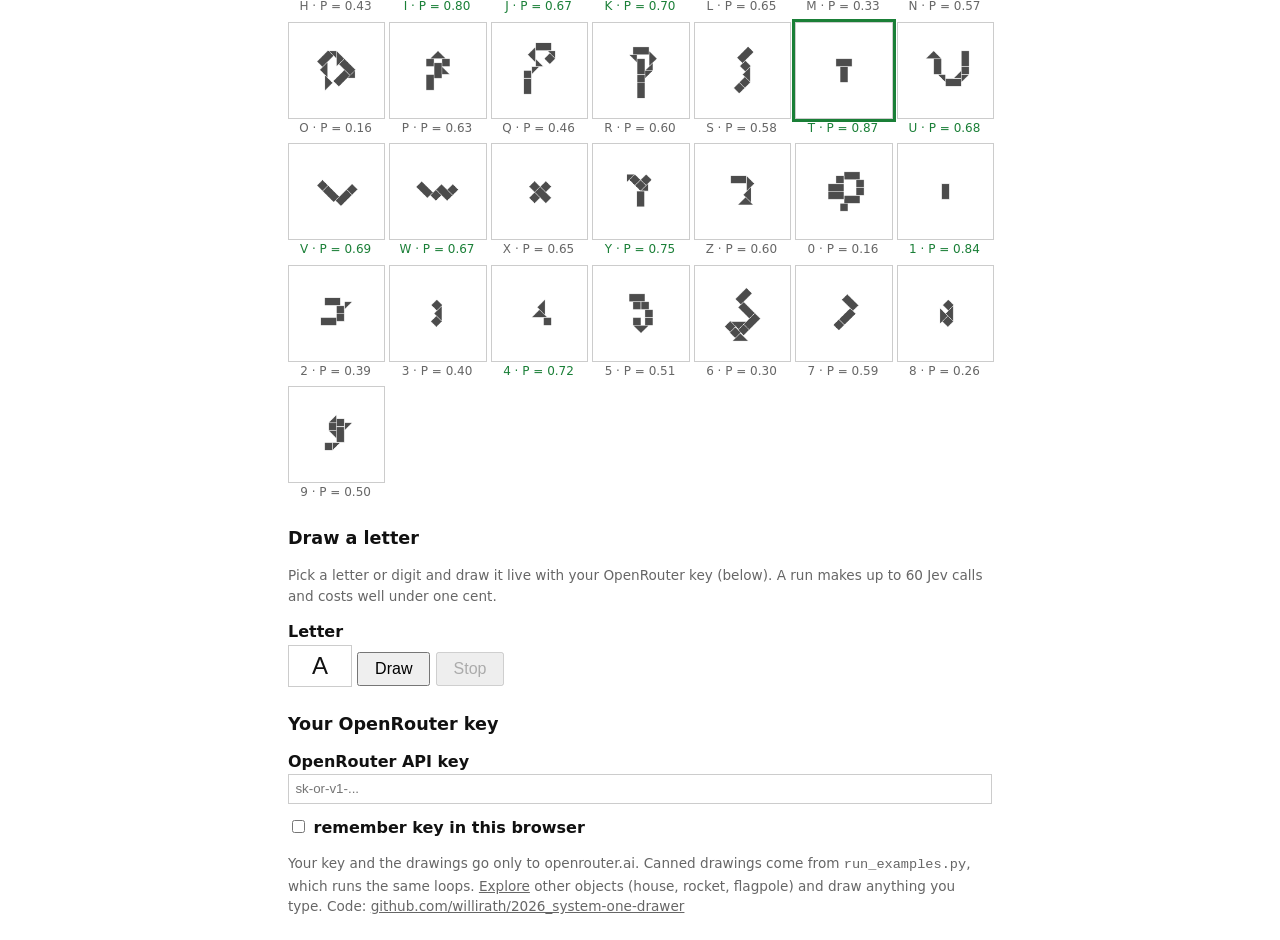
==== commit 3ec98be7: "Put word mode in its own tab and animate its evolution The page gets Alphabet and Word tabs (#word o" ====
--- a/public/index.html
+++ b/public/index.html
@@ -12,17 +12,24 @@
 base 2A and height A), placed face to face. Triangles turn in quarter turns; squares and double squares can also
 sit diagonally, against a triangle's slanted face or another diagonal block. TypeSafe's Jev (via OpenRouter), a
 fast decision model, is the only judge.</p>
-<p class="small">It evolves 10 drawings at once. Each generation, Jev sees them side by side in a grid and answers a
-<code>choice</code> question: "Which panel shows a capital letter X?" Its probabilities are the fitness. For the
-pick, Jev also answers a <code>noul</code> question: "The image shows a capital letter X." That P tracks progress.
-The pick and the best drawing so far (highest P) carry over unchanged. The others are children of parents drawn by
-fitness: half by crossover (one parent's blocks on one side of a random cut, the other's on the other side), half
-by mutation (1-3 blocks added, or one taken away). A drawing has at most 8 blocks. A run stops at P &gt; 0.66 or after 30 generations and shows
-the best drawing.</p>
+
+<nav id="tabs">
+  <button data-tab="alphabet" class="on">Alphabet</button>
+  <button data-tab="word">Word</button>
+</nav>
+
+<section id="tab-alphabet">
+<p class="small">Each letter evolves as 10 drawings at once. Each generation, Jev sees them side by side in a grid
+and answers a <code>choice</code> question: "Which panel shows a capital letter X?" Its probabilities are the
+fitness. For the pick, Jev also answers a <code>noul</code> question: "The image shows a capital letter X." That P
+tracks progress. The pick and the best drawing so far (highest P) carry over unchanged. The others are children of
+parents drawn by fitness: half by crossover (one parent's blocks on one side of a random cut, the other's on the
+other side), half by mutation (1-3 blocks added, or one taken away). A drawing has at most 8 blocks. A run stops at
+P &gt; 0.66 or after 30 generations and shows the best drawing.</p>
 
 <canvas id="view" width="384" height="384"></canvas>
 <p id="caption"></p>
-<div id="controls">
+<div id="controls" class="controls">
   <button id="first" title="First generation">⏮</button>
   <button id="prev" title="Previous generation">◀</button>
   <button id="play" title="Play">▶ Play</button>
@@ -38,38 +45,53 @@
 <p class="small">The best of 3 runs per capital letter and digit. Click one to replay it.</p>
 <div id="gallery"></div>
 
-<h2>Write a word</h2>
-<p class="small">Type up to 7 letters or digits: the word is set from the alphabet above. With your OpenRouter key
-(below), <b>Evolve</b> improves the word as a whole: 10 versions at once, each changing one letter or mixing
-letters from two parents. Jev picks from a grid, "Which panel shows the word …?", and its <code>noul</code> P on
-"The image shows the word …" tracks progress, up to 30 generations.</p>
+<h2>Draw a letter</h2>
+<p class="small">Pick a letter or digit and draw it live with your OpenRouter key (below). A run makes up to 60 Jev
+calls and costs well under one cent.</p>
+<label for="letter">Letter</label>
+<input id="letter" class="letter" type="text" value="A" maxlength="1" autocomplete="off">
+<button id="go">Draw</button>
+<button id="stop" disabled>Stop</button>
+<p id="status" class="small"></p>
+</section>
+
+<section id="tab-word" hidden>
+<p class="small">Type up to 7 letters or digits: the word is set from the alphabet's best letters. <b>Evolve</b>
+then improves the word as a whole: 10 versions at once, each changing one letter or mixing letters from two
+parents. Jev picks from a grid, "Which panel shows the word …?", and its <code>noul</code> P on "The image shows
+the word …" tracks progress, up to 30 generations. The animation shows Jev's pick in each generation; letters that
+changed are green.</p>
 <label for="word">Word</label>
 <input id="word" class="word" type="text" value="SYSTEM1" maxlength="7" autocomplete="off">
-<canvas id="wordview" width="768" height="256"></canvas>
+<canvas id="wordview" width="768" height="384"></canvas>
 <p id="wordcaption"></p>
+<div class="controls">
+  <button id="wfirst" title="First generation">⏮</button>
+  <button id="wprev" title="Previous generation">◀</button>
+  <button id="wplay" title="Play">▶ Play</button>
+  <button id="wnext" title="Next generation">▶</button>
+  <button id="wlast" title="Final word">⏭</button>
+  <input id="wslider" type="range" min="1" max="1" value="1">
+</div>
+<svg id="wchart" class="chart" viewBox="0 0 384 90" preserveAspectRatio="none" aria-label="P of each generation's pick"></svg>
+<p class="small">Evolve with your OpenRouter key (below). A run makes up to 60 Jev calls and costs well under one cent.</p>
 <button id="evolve">Evolve</button>
 <button id="wstop" disabled>Stop</button>
 <p id="wstatus" class="small"></p>
-<canvas id="wordsheet" width="960" height="800" hidden></canvas>
+</section>
 
-<h2>Draw a letter</h2>
-<p class="small">Pick a letter or digit and draw it live with your own OpenRouter key. A run makes up to 60 Jev calls and
-costs well under one cent.</p>
-<label for="letter">Letter</label>
-<input id="letter" class="letter" type="text" value="A" maxlength="1" autocomplete="off">
+<h2>Your OpenRouter key</h2>
 <label for="key">OpenRouter API key</label>
 <input id="key" type="password" placeholder="sk-or-v1-..." autocomplete="off">
 <label><input id="remember" type="checkbox"> remember key in this browser</label>
-<button id="go">Draw</button>
-<button id="stop" disabled>Stop</button>
-<p id="status" class="small"></p>
 
 <p class="small">Your key and the drawings go only to openrouter.ai. Canned drawings come from
-<code>run_examples.py</code>, which runs the same loop. <a href="explore/">Explore</a> other objects (house,
+<code>run_examples.py</code>, which runs the same loops. <a href="explore/">Explore</a> other objects (house,
 rocket, flagpole) and draw anything you type.
 Code: <a href="https://github.com/willirath/2026_system-one-drawer">github.com/willirath/2026_system-one-drawer</a></p>
 
 <script src="presets-alphabet.js"></script>
+<script src="presets-words.js"></script>
 <script>
 const DRAWER = {
   runs: PRESETS.alphabet,
@@ -83,5 +105,17 @@
 </script>
 <script src="drawer.js"></script>
 <script src="words.js"></script>
+<script>
+// Tabs: #word in the URL opens the word tab.
+function tab(name) {
+  document.querySelectorAll("#tabs button").forEach((b) => b.classList.toggle("on", b.dataset.tab === name));
+  document.querySelectorAll("section[id^=tab-]").forEach((s) => { s.hidden = s.id !== `tab-${name}`; });
+  history.replaceState(null, "", name === "word" ? "#word" : location.pathname);
+  if (name === "word") { stopPlay(); if (wrun.frames.length && !wtimer) { wpos = 0; wplay(); } }
+  else wstopPlay();
+}
+document.querySelectorAll("#tabs button").forEach((b) => { b.onclick = () => tab(b.dataset.tab); });
+if (location.hash === "#word") tab("word");
+</script>
 </body>
 </html>
--- a/public/style.css
+++ b/public/style.css
@@ -16,17 +16,21 @@
 canvas { background: var(--paper); border: 1px solid var(--border); display: block; }
 input.letter { width: 4rem; text-align: center; font-size: 1.5rem; text-transform: uppercase; }
 input.word { width: 12rem; font-size: 1.5rem; letter-spacing: 0.1em; text-transform: uppercase; }
-#wordview { width: 100%; height: auto; aspect-ratio: 3 / 1; margin-top: 0.75rem; }
-#wordsheet { width: 100%; height: auto; aspect-ratio: 960 / 800; margin-top: 0.75rem; }
-#wordsheet[hidden] { display: none; }
-#wordcaption { font-weight: 700; margin: 0.5rem 0 0; min-height: 1.5rem; }
+#wordview { width: 100%; height: auto; aspect-ratio: 2 / 1; margin-top: 0.75rem; }
+#wordcaption { font-size: 1.2rem; font-weight: 700; margin: 0.5rem 0 0; min-height: 1.8rem; }
+#tabs { display: flex; gap: 0.25rem; border-bottom: 1px solid var(--border); margin: 1rem 0 0.75rem; }
+#tabs button { margin: 0; border: 1px solid transparent; border-bottom: none; background: none; color: var(--muted);
+               border-radius: 6px 6px 0 0; padding: 0.4rem 1.2rem; }
+#tabs button.on { border-color: var(--border); background: var(--bg); color: var(--fg); font-weight: 700;
+                  margin-bottom: -1px; }
+section[hidden] { display: none; }
 #view { width: 100%; max-width: 384px; height: auto; aspect-ratio: 1; }
-#controls { display: flex; gap: 0.5rem; align-items: center; flex-wrap: wrap; }
-#controls button { margin: 0.5rem 0 0; padding: 0.3rem 0.7rem; }
-#slider { flex: 1; min-width: 8rem; margin-top: 0.5rem; }
+.controls { display: flex; gap: 0.5rem; align-items: center; flex-wrap: wrap; }
+.controls button { margin: 0.5rem 0 0; padding: 0.3rem 0.7rem; }
+.controls input[type=range] { flex: 1; min-width: 8rem; margin-top: 0.5rem; }
 #caption { font-size: 1.2rem; font-weight: 700; margin: 0.5rem 0 0; min-height: 1.8rem; }
 .yes { color: var(--yes); } .no { color: var(--no); }
-#chart { width: 100%; max-width: 384px; height: 90px; display: block; margin-top: 0.5rem; }
+#chart, .chart { width: 100%; max-width: 384px; height: 90px; display: block; margin-top: 0.5rem; }
 .gallery { display: grid; grid-template-columns: repeat(4, 1fr); gap: 0.4rem; }
 .gallery figure { margin: 0; cursor: pointer; text-align: center; font-size: 0.75rem; color: var(--muted); }
 .gallery canvas { width: 100%; height: auto; aspect-ratio: 1; }
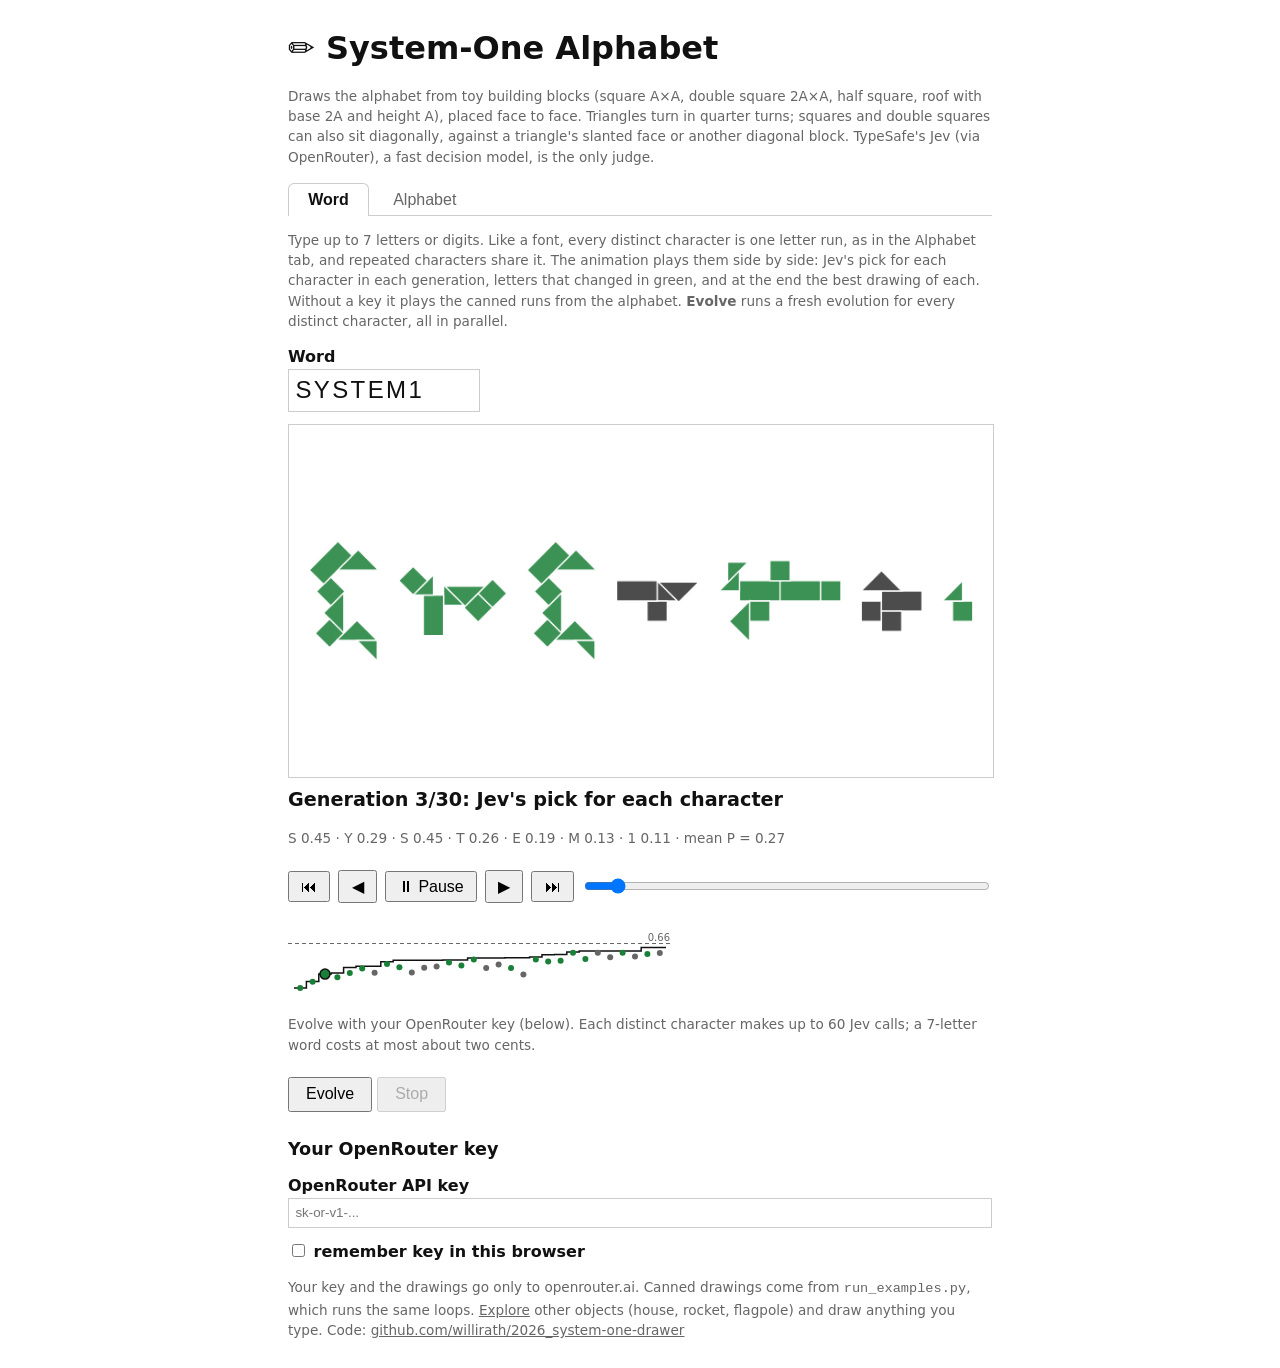
==== commit 6778efe4: "Word tab: one glyph per distinct character, and make it the default Like a font, repeated characters" ====
--- a/public/index.html
+++ b/public/index.html
@@ -14,11 +14,37 @@
 fast decision model, is the only judge.</p>
 
 <nav id="tabs">
-  <button data-tab="alphabet" class="on">Alphabet</button>
-  <button data-tab="word">Word</button>
+  <button data-tab="word" class="on">Word</button>
+  <button data-tab="alphabet">Alphabet</button>
 </nav>
 
-<section id="tab-alphabet">
+<section id="tab-word">
+<p class="small">Type up to 7 letters or digits. Like a font, every distinct character is one letter run, as in the
+Alphabet tab, and repeated characters share it. The animation plays them side by side: Jev's pick for each character in each generation, letters that changed in
+green, and at the end the best drawing of each. Without a key it plays the canned runs from the alphabet.
+<b>Evolve</b> runs a fresh evolution for every distinct character, all in parallel.</p>
+<label for="wordtext">Word</label>
+<input id="wordtext" class="word" type="text" value="SYSTEM1" maxlength="7" autocomplete="off">
+<canvas id="wordview" width="768" height="384"></canvas>
+<p id="wordcaption"></p>
+<p id="wordps" class="small"></p>
+<div class="controls">
+  <button id="wfirst" title="First generation">⏮</button>
+  <button id="wprev" title="Previous generation">◀</button>
+  <button id="wplay" title="Play">▶ Play</button>
+  <button id="wnext" title="Next generation">▶</button>
+  <button id="wlast" title="Final word">⏭</button>
+  <input id="wslider" type="range" min="1" max="1" value="1">
+</div>
+<svg id="wchart" class="chart" viewBox="0 0 384 90" preserveAspectRatio="none" aria-label="P of each generation's pick"></svg>
+<p class="small">Evolve with your OpenRouter key (below). Each distinct character makes up to 60 Jev calls; a
+7-letter word costs at most about two cents.</p>
+<button id="evolve">Evolve</button>
+<button id="wstop" disabled>Stop</button>
+<p id="wstatus" class="small"></p>
+</section>
+
+<section id="tab-alphabet" hidden>
 <p class="small">Each letter evolves as 10 drawings at once. Each generation, Jev sees them side by side in a grid
 and answers a <code>choice</code> question: "Which panel shows a capital letter X?" Its probabilities are the
 fitness. For the pick, Jev also answers a <code>noul</code> question: "The image shows a capital letter X." That P
@@ -55,30 +81,6 @@
 <p id="status" class="small"></p>
 </section>
 
-<section id="tab-word" hidden>
-<p class="small">Type up to 7 letters or digits: the word is set from the alphabet's best letters. <b>Evolve</b>
-then improves the word as a whole: 10 versions at once, each changing one letter or mixing letters from two
-parents. Jev picks from a grid, "Which panel shows the word …?", and its <code>noul</code> P on "The image shows
-the word …" tracks progress, up to 30 generations. The animation shows Jev's pick in each generation; letters that
-changed are green.</p>
-<label for="word">Word</label>
-<input id="word" class="word" type="text" value="SYSTEM1" maxlength="7" autocomplete="off">
-<canvas id="wordview" width="768" height="384"></canvas>
-<p id="wordcaption"></p>
-<div class="controls">
-  <button id="wfirst" title="First generation">⏮</button>
-  <button id="wprev" title="Previous generation">◀</button>
-  <button id="wplay" title="Play">▶ Play</button>
-  <button id="wnext" title="Next generation">▶</button>
-  <button id="wlast" title="Final word">⏭</button>
-  <input id="wslider" type="range" min="1" max="1" value="1">
-</div>
-<svg id="wchart" class="chart" viewBox="0 0 384 90" preserveAspectRatio="none" aria-label="P of each generation's pick"></svg>
-<p class="small">Evolve with your OpenRouter key (below). A run makes up to 60 Jev calls and costs well under one cent.</p>
-<button id="evolve">Evolve</button>
-<button id="wstop" disabled>Stop</button>
-<p id="wstatus" class="small"></p>
-</section>
 
 <h2>Your OpenRouter key</h2>
 <label for="key">OpenRouter API key</label>
@@ -91,7 +93,6 @@
 Code: <a href="https://github.com/willirath/2026_system-one-drawer">github.com/willirath/2026_system-one-drawer</a></p>
 
 <script src="presets-alphabet.js"></script>
-<script src="presets-words.js"></script>
 <script>
 const DRAWER = {
   runs: PRESETS.alphabet,
@@ -106,16 +107,16 @@
 <script src="drawer.js"></script>
 <script src="words.js"></script>
 <script>
-// Tabs: #word in the URL opens the word tab.
+// Tabs: the word tab by default, #alphabet in the URL opens the alphabet tab.
 function tab(name) {
   document.querySelectorAll("#tabs button").forEach((b) => b.classList.toggle("on", b.dataset.tab === name));
   document.querySelectorAll("section[id^=tab-]").forEach((s) => { s.hidden = s.id !== `tab-${name}`; });
-  history.replaceState(null, "", name === "word" ? "#word" : location.pathname);
-  if (name === "word") { stopPlay(); if (wrun.frames.length && !wtimer) { wpos = 0; wplay(); } }
+  history.replaceState(null, "", name === "alphabet" ? "#alphabet" : location.pathname);
+  if (name === "word") { stopPlay(); if (wrun && wcount() && !wtimer) { wpos = 0; wplay(); } }
   else wstopPlay();
 }
 document.querySelectorAll("#tabs button").forEach((b) => { b.onclick = () => tab(b.dataset.tab); });
-if (location.hash === "#word") tab("word");
+tab(location.hash === "#alphabet" ? "alphabet" : "word");
 </script>
 </body>
 </html>
